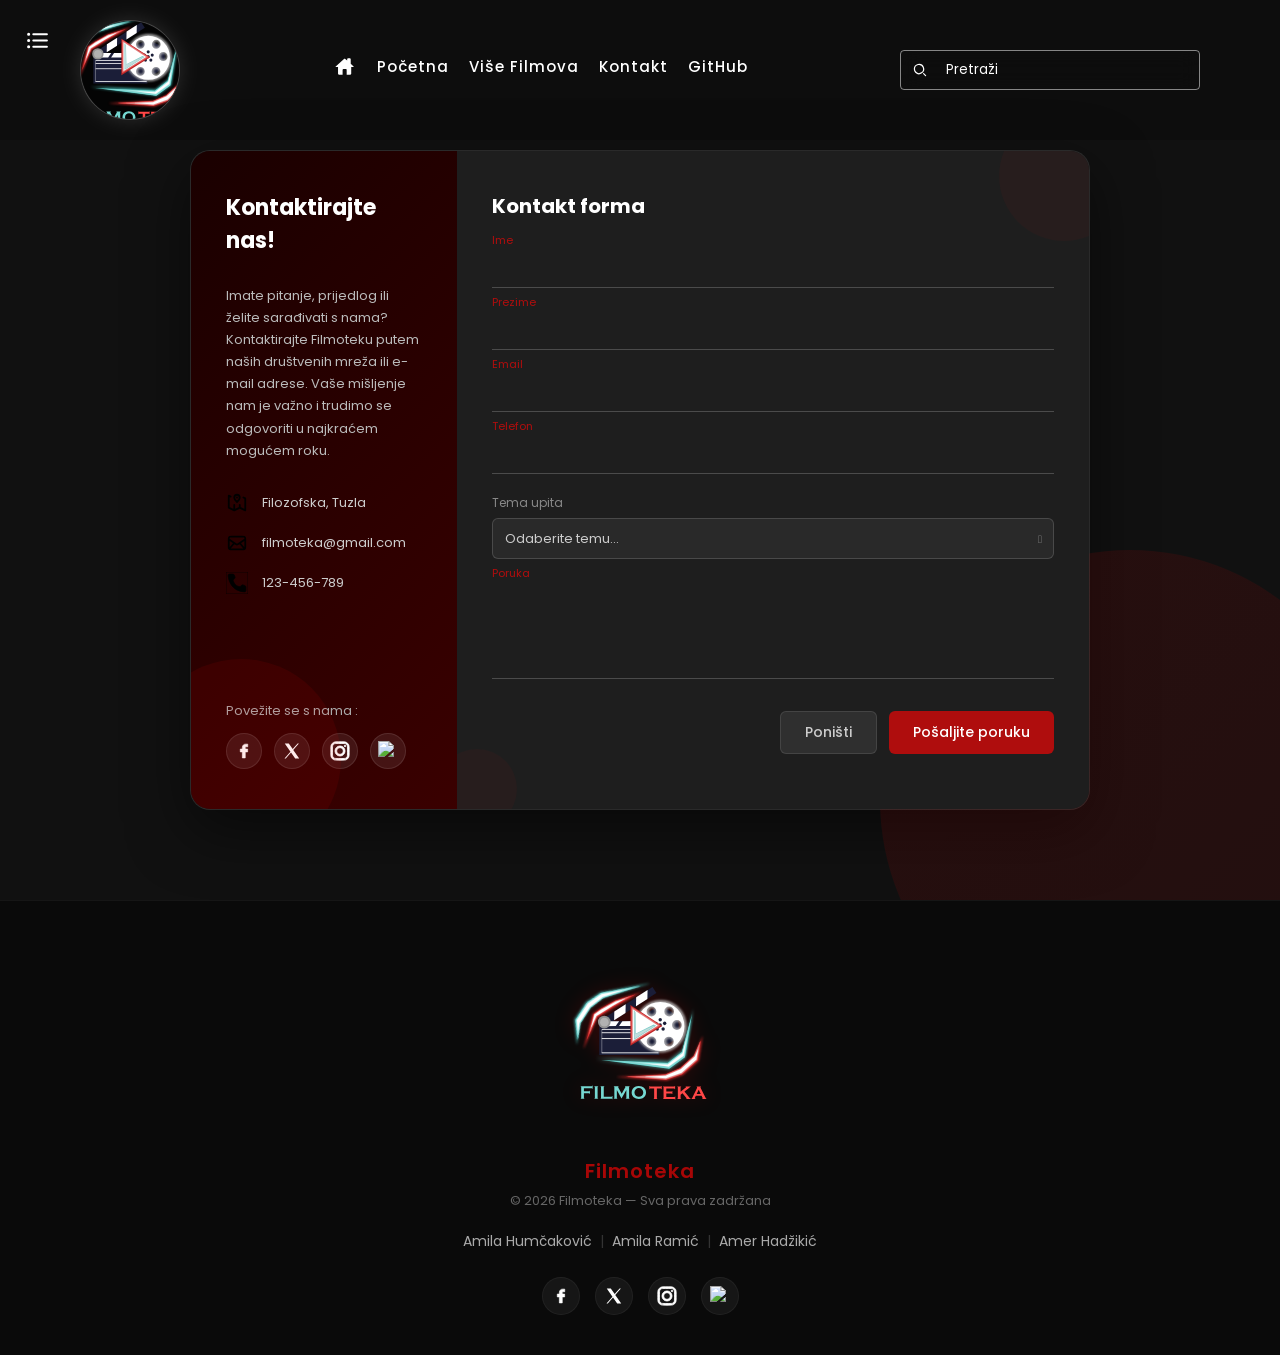
==== Završni projekat - Grupa10 (TPTP 2026)/kontakt.html @ c30377b8 "Dodan je js kod za validaciju korisnikovog unosa na kontakt.html stranici, te su dodane još 4 vektor" ====
<!DOCTYPE html>
<html lang="bs">
<head>
    <meta charset="UTF-8">
    <meta name="viewport" content="width=device-width, initial-scale=1.0">

     
    <link rel="stylesheet" href="./tptpstil.css" />
    

    <title>Filmoteka</title>
    <link rel="icon" type="image/png" sizes="128x128" href="./Fotografije za projekat/Vektorske fotografije/filmotekaSaTekstom.svg">
</head>
<body>

    <header>
        <a href="index.html" class="logo"><img src="./Fotografije za projekat/Vektorske fotografije/filmotekaSaTekstom.svg" height="40" width="40" alt="Filmoteka Logo">
        </a>

        <ul class="nav">
            <li>
                <a href="index.html"><img src="./Fotografije za projekat/Vektorske fotografije/BijeliSVG/KućaBijela.svg" height="25" width="25" alt="Filmoteka Logo"></a>
            </li>

            <li><a href="index.html">Početna</a></li>
            <li><a href="sadrzaj.html">Više Filmova</a></li>
            <li><a href="kontakt.html">Kontakt</a></li>
            <li><a href="https://github.com/amila-humcakovic/Grupa10-TPTP-2026" target="_blank">GitHub</a></li>
        </ul>
     <div class="search">
            <input type="text" placeholder="Pretraži" />
            <img src="./Fotografije za projekat/Vektorske fotografije/BijeliSVG/PretragaBijela.svg" height="30" width="30" alt="Search Icon">
        </div>

     <div class="side-menu" id="sideMenu">

            <a href="index.html"><img src="./Fotografije za projekat/Vektorske fotografije/BijeliSVG/KućaBijela.svg" height="25" width="25" alt="Početna"> Početna</a>
            <a href="index.html">Popularno</a>
            <a href="sadrzaj.html">Filmoteka</a>
            <a href="index.html">Otkrij novo</a>
            

     </div>

<div class="menu-toggle" id="menuToggle">
    <img src="./Fotografije za projekat/Vektorske fotografije/BijeliSVG/ListaBijela.svg" height="25" width="25" alt="Menu Icon">
</div>

     </header>

      <div class="container">
      <span class="big-circle"></span>
      <img src="./Fotografije za projekat/Kontakt/shape.png" class="square" alt="" />
      <div class="form">
        <div class="contact-info">
          <h3 class="title">Kontaktirajte nas!</h3>
          <p class="text">
            Imate pitanje, prijedlog ili želite sarađivati s nama?
            Kontaktirajte Filmoteku putem naših društvenih mreža ili e-mail adrese. 
            Vaše mišljenje nam je važno i trudimo se odgovoriti u najkraćem mogućem roku.
          </p>

          <div class="info">
            <div class="information">
              <img src="./Fotografije za projekat/Vektorske fotografije/BijeliSVG/MapaBijela.svg" class="icon" alt="" />
              <p>Filozofska, Tuzla</p>
            </div>
            <div class="information">
              <img src="./Fotografije za projekat/Vektorske fotografije/BijeliSVG/PostaBijela.svg" class="icon" alt="" />
              <p>filmoteka@gmail.com</p>
            </div>
            <div class="information">
              <img src="./Fotografije za projekat/Vektorske fotografije/BijeliSVG/TelefonBijeli.svg" class="icon" alt="" />
              <p>123-456-789</p>
            </div>
          </div>

          <div class="social-media">
            <p>Povežite se s nama :</p>
            <div class="social-icons">
              <a href="https://www.facebook.com/netflix" target="_blank">
                <img src="./Fotografije za projekat/Vektorske fotografije/BijeliSVG/FacebookBijeli.svg" height="20" width="20" alt="Facebook logo">
              </a>
              <a href="https://x.com/netflix" target="_blank">
                <img src="./Fotografije za projekat/Vektorske fotografije/BijeliSVG/X(Twitter)Bijeli.svg" height="20" width="20" alt="X logo">
              </a>
              <a href="https://www.instagram.com/netflix" target="_blank">
                <img src="./Fotografije za projekat/Vektorske fotografije/BijeliSVG/InstagramBijeli.svg" height="20" width="20" alt="Instagram logo">
              </a>
              <a href="https://www.youtube.com/user/Netflix" target="_blank">
                <img src="./Fotografije za projekat/Vektorske fotografije/BijeliSVG/YouTubeBijeli.svg" height="20" width="20" alt="YouTube logo">
              </a>
            </div>
          </div>
        </div>

        <div class="contact-form">
          <span class="circle one"></span>
          <span class="circle two"></span>

          <form action="#" autocomplete="off">
            <h3 class="title">Kontakt forma</h3>
            <div class="input-container">
              <input type="text" name="name" class="input" id="ime" />
              <label for="">Ime</label>
              <span class="err-msg" id="imeErr">Unesite vaše ime.</span>
            </div>
            <div class="input-container">
              <input type="text" name="surname" class="input" id="prezime" />
              <label for="">Prezime</label>
              <span class="err-msg" id="prezimeErr">Unesite vaše prezime.</span>
            </div>
            <div class="input-container">
              <input type="email" name="email" class="input" id="email" />
              <label for="">Email</label>
              <span class="err-msg" id="emailErr">Unesite vašu e-mail adresu.</span>
            </div>
            <div class="input-container">
              <input type="tel" name="phone" class="input" id="telefon" />
              <label for="">Telefon</label>
              <span class="err-msg" id="phoneErr">Unesite vaš broj telefona.</span>
            </div>
             <div class="field">
        <label for="tema">Tema upita</label>
        <div class="select-wrap">
          <select id="tema" name="tema">
            <option value="" disabled selected>Odaberite temu...</option>
            <option value="opci">Opći upit</option>
            <option value="podrska">Tehnička podrška</option>
            <option value="reklamacija">Reklamacija</option>
            <option value="saradnja">Poslovna saradnja</option>
            <option value="ponuda">Zahtjev za ponudu</option>
            <option value="ostalo">Ostalo</option>
          </select>
        </div>
        <span class="err-msg" id="temaErr">Molimo odaberite temu upita.</span>
      </div>
            <div class="input-container textarea">
              <textarea name="message" class="input" id="poruka" ></textarea>
              <label for="">Poruka</label>
              <span class="err-msg" id="porukaErr">Poruka mora imati najmanje 10 znakova.</span>
            </div>
             <div class="buttons">
        <button type="button" id="btnReset">Poništi</button>
        <button type="submit" id="btnSubmit">Pošaljite poruku</button>
      </div>
          </form>
         
          <div id="successMsg"></div>

        </div>
      </div>
    </div>






      
      <script src="./tptpskripte.js"></script>

<footer class="footer">

    <div class="footer-content">

        <img 
            src="./Fotografije za projekat/Vektorske fotografije/filmotekaSaTekstom.svg" 
            alt="Filmoteka Logo"
            class="footer-logo"
        >

        <h3>Filmoteka</h3>

        <p>
            © 2026 Filmoteka — Sva prava zadržana
        </p>

        <div class="footer-authors">
            <span>Amila Humčaković</span>
            <span>Amila Ramić</span>
            <span>Amer Hadžikić</span>
        </div>

        <div class="footer-socials">

            <a href="https://www.facebook.com/netflix" target="_blank">
                <img src="./Fotografije za projekat/Vektorske fotografije/BijeliSVG/FacebookBijeli.svg" height="20" width="20" alt="Facebook logo">
            </a>

            <a href="https://x.com/netflix" target="_blank">
                <img src="./Fotografije za projekat/Vektorske fotografije/BijeliSVG/X(Twitter)Bijeli.svg" height="20" width="20" alt="X logo">
            </a>

            <a href="https://www.instagram.com/netflix" target="_blank">
                <img src="./Fotografije za projekat/Vektorske fotografije/BijeliSVG/InstagramBijeli.svg" height="20" width="20" alt="Instagram logo">
            </a>

            <a href="https://www.youtube.com/user/Netflix" target="_blank">
                <img src="./Fotografije za projekat/Vektorske fotografije/BijeliSVG/YouTubeBijeli.svg" height="20" width="20" alt="YouTube logo">
            </a>

        </div>

    </div>

</footer>


</body>
</html>
---- Završni projekat - Grupa10 (TPTP 2026)/tptpstil.css ----
@import url('https://fonts.googleapis.com/css2?family=Poppins:ital,wght@0,100;0,200;0,300;0,400;0,500;0,600;0,700;0,800;0,900;1,100;1,200;1,300;1,400;1,500;1,600;1,700;1,800;1,900&display=swap');
*{
    margin: 0;
    padding: 0;
    box-sizing: border-box;
    font-family: 'Poppins', sans-serif;
}

:root{
    --primary-color: #ff0404a4;
}

body{
   background-color: #111; 
    font-family:'Poppins', sans-serif;
    overflow-x: hidden;
    overflow-y: auto;
    
}

header{
    position: fixed;
    top: 0;
    left: 0;
    margin: 0;
    width: 100%;
    display: flex;
    justify-content: space-between;
    align-items: center;
    padding: 20px 80px;
    z-index: 1000;
    transition: 0.5s;
    background-color: rgba(0, 0, 0, 0.2);
}

.logo{
    display: inline-flex;
    align-items: center;
    justify-content: center;
    width: 100px;
    aspect-ratio: 1 / 1;
    padding: 12px;
    background: rgba(255, 255, 255, 0.08);
    border: 1px solid rgba(255, 255, 255, 0.18);
    border-radius: 50%;
    box-shadow: 0 0 20px rgba(255, 255, 255, 0.12);
    overflow: hidden;
}

.logo img{
    width: 140px !important;
    height: 180px;
    display: block;
    object-fit: contain;
    border-radius: 50%;
    border: 1px solid rgba(255, 255, 255, 0.15);
    background: rgba(0, 0, 0, 0.85);
}

.logo:hover{
    box-shadow: 0 0 30px var(--primary-color);
}

.nav{
    display: flex;
    
}


.nav li{
    list-style: none;
    margin: 0 10px;

}


.nav li a{
    text-decoration: none;
    color: white;
    letter-spacing: 1px;
    font-size: 15px;
    font-weight: 500;
    transition: 0.3s ease;
    cursor: pointer;

}

.nav li a:hover{
    color: var(--primary-color);
}

.search{
    position: relative;
    width: 300px;
    height: 40px;
}

.search input{
    position: absolute;
    left: 0;
    top: 0;
    width: 100%;
    height: 100%;
    background: transparent;
    color: white;
    border: 1px solid rgba(255, 255, 255, 0.5);
    outline: none;
    border-radius: 4px;
    padding: 0 10px 0 45px !important;
    backdrop-filter: blur(10px);

}

.search input:hover{
    border-color: var(--primary-color);
    box-shadow: 0 0 25px rgba(255,0,0,0.6);
    transform: scale(1.02);
    transition: 0.3s ease;
}

.search input:focus{
    border-color: var(--primary-color);
    box-shadow: 0 0 20px var(--primary-color);
    outline: none;
}

.search input::placeholder{
    color: white;

}

.search img{
    position: absolute;
    left: 10px;
    top: 50%;
    transform: translateY(-50%);
    color: white;
    padding-right: 10px;
}

.banner{
    position: relative;
    width: 100%;
    min-height: 100vh;
    padding: 0 100px;
    display: flex;
    justify-content: space-between;
    align-items: center;
    background: url('../slike/st54k.jpg') no-repeat;
    background-size: cover;
    background-position: center;
    overflow: hidden;
    transition: 0.5s;
    padding-top: 100px;
    margin-bottom: 0;
    padding-bottom: 0;
}

.banner::before{
    position: absolute;
    content: '';
    top: 0;
    left: 0;
    right: 0;
    bottom: 0;
    width: 100%;
    height: 100%;
    background: rgba(0, 0, 0, 0.5);

}



 
.content{
    position: relative;
    max-width: 550px;
    display: none;
    visibility: hidden;
    transform: scale(0);
    transition: 0.5s;
    
}

.content.active{
    display: block;
    visibility: visible;
    transform: scale(1);
    transition: 0.5s;
    
}

.movie-title{
    max-width: 600px;
}

.banner .content h4{
    color: rgba(255, 255, 255, 0.5);
    font-size: 30px;
    font-weight: 400;
    display: flex;
    align-items: center;
    flex-wrap: nowrap;
    gap: 5px;
}

.banner .content span{
    padding: 0 10px;
    border-right: 1px solid rgba(255, 255, 255, 0.5);
    white-space: nowrap;
}

.banner .content span:first-child{
    padding-left: 0;
}

.banner .content span:last-child{
    border-right: none;
}

.banner .content h4 span i{
    background: var(--primary-color);
    color: white;
    padding: 0 8px;
    display: inline-block;
    border-radius: 2px;

}

.banner .content p{
    color:white;
    margin: 10px 0 20px;
    font-size: 1em;
    font-weight: 300;
    line-height: 1.5em;

}

aside{
    margin-top: 10px;
    width: 100%;
    background: transparent;
    color: white;
    font-size: 16px;
    font-weight: 500;
    text-decoration: none;
    letter-spacing: 1px;
    text-transform: uppercase;
    transition: 0.3s;
    display: inline-flex;
    align-items: center;
    gap: 8px;
}

.banner .content aside:hover{
    color:  rgba(255,0,0,0.6);
}

.banner .content .button{
    position: relative;
}

.banner .content .button a{
    position: relative;
    display: inline-block;
    margin-right: 10px;
    background: rgba(0, 0, 0, 0.5);
    color: white;
    padding: 6px 20px;
    text-decoration: none;
    font-weight: 500;
    letter-spacing: 2px;
    text-transform: uppercase;
    transition: 0.5s;
    cursor: pointer;
}

.banner .content .button a:nth-child(1){
    background: rgba(0, 0, 0, 0.5);
    border: 1px solid rgba(255, 255, 255, 0.2);
}

.banner .content .button a:hover:nth-child(1){
    background: var(--primary-color);
}

.banner .content .button a:nth-child(2){
    background: rgba(0, 0, 0, 0.5);
    border: 1px solid rgba(255, 255, 255, 0.2);
}

.banner .content .button a:hover:nth-child(2){
    background: var(--primary-color);
}

.banner .carousel-box{
    position: relative;
    width: 790px;
    min-width: unset;
    display: flex;
    justify-content: center;
    align-items: center;
    background: rgba(0, 0, 0, 0.2);
    box-shadow: 20px 20px 50px rgba(0, 0, 0, 0.5);
    border: 1px solid rgba(255, 255, 255, 0.1);
    backdrop-filter: blur(20px);
    border-radius: 10px;
    padding:10px;
    overflow: hidden;
}

.play{
    display: inline-flex;
    align-items: center;
    gap: 8px;
    padding: 10px 20px;
    font-size: 14px;
    font-weight: 500;
    text-decoration: none;
    letter-spacing: 1px;
    text-transform: uppercase;
    border-radius: 4px;
    cursor: pointer;
    background: rgba(0,0,0,0.5);
    border: 1px solid rgba(255,255,255,0.2);
    color: white;
    transition: 0.3s;
}

.play:hover{
    color: var(--primary-color);
}

.more{
    display: inline-flex;
    align-items: center;
    gap: 8px;
    padding: 6px 20px;
    font-size: 14px;
    font-weight: 500;
    text-decoration: none;
    letter-spacing: 1px;
    text-transform: uppercase;
    border-radius: 4px;
    cursor: pointer;
    background: rgba(0,0,0,0.5);
    border: 1px solid rgba(255,255,255,0.2);
    color: white;
    transition: 0.3s;
}

.more img{
    vertical-align: middle;
    margin-bottom: 2px;
}

.play-trailer{
    position: absolute;
    bottom: 50px;
    left: 100px;
    display: inline-flex;
    align-items: center;
    gap: 8px;
    background: transparent;
    color: white;
    padding: 6px 20px;
    font-size: 14px;
    font-weight: 500;
    text-decoration: none;
    letter-spacing: 1px;
    text-transform: uppercase;
    border-radius: 4px;
    cursor: pointer;
    transition: 0.3s;
}


.play-trailer:hover{
    color: var(--primary-color);
}

.movie-card {
    width: 230px;
    height: 330px;
    border-radius: 10px;
    overflow: hidden;
    transition: 0.3s ease;
    cursor: pointer;
    flex-shrink: 0;
}

.movie-card img {
    width: 100%;  
    height: 100%; 
    object-fit: cover; 
}

.movie-card:hover {
    transform: scale(1.08);
    box-shadow: 0 0 20px var(--primary-color);
}

.movie-slider {
    position: relative;
    display: flex;
    gap: 20px;    
    overflow-x: auto; 
    padding: 20px;
    width: 100%;
    scroll-behavior: smooth;
    overflow:hidden;
}

.movie-slider::-webkit-scrollbar {
    display: none; 
}

.movie-card.active{
    transform: scale(1.1);
    box-shadow: 0 0 25px rgba(255,0,0,0.7);
}

.slider-wrapper {
    position: relative;
    width: 100%;
    display: flex;
    align-items: center;
    overflow: hidden;
}

.slide-btn{
    position:absolute;
    top: 50%;
    transform: translateY(-50%);
    width: 50px;
    height: 50px;
    border: none;
    color: white;
    background: rgba(0, 0, 0, 0.5);
    cursor: pointer;
    transition: 0.3s ease, background 0.3s ease;
    z-index: 10;
    border-radius: 50%;
}

.slide-btn:hover{
    background: var(--primary-color);
    transform: translateY(-50%) scale(1.1);
}

.left{
    left: 10px;
}

.right{
    right: 10px;
}

.slide-btn img{
    width: 40px;
    height: 40px;
    border: none;
    transition: 0.3S ease;
    vertical-align: middle; 
}

.sci{
    position: absolute;
    bottom: 50px;
    right: 100px;
    display: inline-flex;
    justify-content: center;
    align-items: center;
    gap: 25px;
}

.sci a{
    color: white;
    font-size: 25px;
    text-decoration: none;
    text-transform: uppercase;
    transition: 0.3s;
    font-weight: 500;
    letter-spacing: 1px;
    transition: 0.3s;
    cursor: pointer;

}

.side-menu{
    position: fixed;
    top: 0;
    left: -250px;
    width: 250px;
    height: 100vh;
    background: rgba(0,0,0,0.95);
    backdrop-filter: blur(10px);
    padding: 80px 20px;
    display: flex;
    flex-direction: column;
    gap: 20px;
    transition: 0.4s ease;
    z-index: 999;
}

.side-menu.otvoren{
    left: 0;
}

.side-menu a{
    color: white;
    text-decoration: none;
    font-size: 16px;
    transition: 0.3s;
}

.side-menu a:hover{
    color: var(--primary-color);
    transform: translateX(5px);
}

.menu-toggle{
    position: fixed;
    top: 25px;
    left: 25px;
    font-size: 26px;
    color: white;
    cursor: pointer;
    z-index: 1000;
    transition: 0.3s;
}

.menu-toggle:hover{
    color: var(--primary-color);
}

.sci a:hover{
    color: var(--primary-color);
}

.DodatanPopupFilma {
    display:none;
    position: fixed;
    top: 0;
    left: 0;
    width: 100%;
    height: 100%;
    background: rgba(0, 0, 0, 0.75);
    backdrop-filter: blur(8px);
    display: flex;
    justify-content: center;
    align-items: center;
    z-index: 9999;
}

.DodatanPopupFilma.active {
    display: flex;
}

.PopupSadrzaj {
    background: #181818;
    border: 1px solid rgba(255, 255, 255, 0.1);
    border-radius: 16px;
    padding: 30px;
    max-width: 500px;
    width: 90%;
    position: relative;
    box-shadow: 0 20px 40px rgba(0, 0, 0, 0.6);
    color: white;
    display: flex;
    flex-direction: column;
    gap: 15px;
}
.PopupPodaci {
    font-size: 14px;
    color: #aaa;
    line-height: 1.6;
}

.PopupPodaci h2 {
    font-size: 22px;
    font-weight: 600;
    color: #fff;
    margin-bottom: 5px;
}

.PopupPodaci span {
    display: inline-block;
    background: rgba(255, 255, 255, 0.07);
    padding: 3px 10px;
    border-radius: 4px;
    margin-right: 6px;
    font-size: 13px;
}




/*Sadrzaj.html*/

.movies-grid {
    display: grid;
    grid-template-columns: repeat(auto-fill, minmax(200px, 1fr));
    gap: 30px;
    padding: 40px 100px;
    padding-top: 20px;
}

.film-card {
    position: relative;
    background: #1a1a1a;
    border-radius: 10px;
    overflow: hidden;
    box-shadow: 0 10px 20px rgba(0,0,0,0.3);
    transition: transform 0.3s ease, box-shadow 0.3s ease;
    cursor: pointer;
    display: flex;
    flex-direction: column;
}

.film-card img {
    width: 100%;
    height: 300px;
    object-fit: cover; 
    display: block;
    transition: transform 0.5s ease;
}


.film-card:hover {
    transform: translateY(-5px) scale(1.02);
    box-shadow: 0 10px 50px rgba(255, 0, 0, 0.4);
}



.film-card-overlay {
    position: absolute;
    top: 0; left: 0; width: 100%; height: 300px;
    background: rgba(0, 0, 0, 0.7);
    display: flex;
    justify-content: center;
    align-items: center;
    opacity: 0;
    transition: opacity 0.3s ease;
    z-index: 2;
}

.film-card:hover .film-card-overlay {
    opacity: 1;
}

.film-card-overlay span {
    background: var(--primary-color);
    color: white;
    padding: 8px 16px;
    border-radius: 4px;
    font-size: 14px;
    font-weight: 500;
}

.film-card-info {
    padding: 15px;
    background: #202020;
}

.film-card-info h3 {
    font-size: 16px;
    font-weight: 600;
    margin-bottom: 8px;
    white-space: nowrap;
    overflow: hidden;
    text-overflow: ellipsis; 
    color: #f8f8f8;
}

.film-card-meta {
    display: flex;
    justify-content: space-between;
    font-size: 12px;
    color: #a1a1a1;
    margin-bottom: 8px;
}

.film-card-meta .rating {
    color: #f39c12; 
    font-weight: 600;
}

.film-card-genre {
    display: inline-block;
    font-size: 11px;
    background: rgba(255,255,255,0.1);
    padding: 3px 8px;
    border-radius: 3px;
    color: #a1a1a1;
}

.pozadina-preko-ekrana-popup {
    position: fixed;
    top: 0;
    left: 0;
    width: 100%;
    height: 100%;
    background: rgba(0, 0, 0, 0.80);
    backdrop-filter: blur(8px);
    display: none;
    justify-content: center;
    align-items: center;
    z-index: 9999;
}

.pozadina-preko-ekrana-popup.aktivno {
    display: flex;
}

#popup-sadrzajweb-pravokutnik {
    background: #181818;
    border: 1px solid rgba(255, 255, 255, 0.12);
    border-radius: 16px;
    padding: 35px;
    max-width: 520px;
    width: 90%;
    position: relative;
    box-shadow: 0 20px 50px rgba(0, 0, 0, 0.7);
    color: white;
    display: flex;
    flex-direction: column;
    gap: 12px;
}

#popup-sadrzajweb-pravokutnik h3 {
    font-size: 22px;
    font-weight: 700;
    color: #fff;
    margin-bottom: 4px;
}

#popup-sadrzajweb-pravokutnik .film-card-meta {
    font-size: 13px;
    color: #aaa;
    display: flex;
    gap: 12px;
    flex-wrap: wrap;
}

#popup-sadrzajweb-pravokutnik .film-card-genre {
    display: inline-block;
    font-size: 12px;
    background: rgba(255, 255, 255, 0.08);
    padding: 4px 10px;
    border-radius: 4px;
    color: #bbb;
    border: 1px solid rgba(255,255,255,0.1);
}

#popup-sadrzajweb-pravokutnik [data-sinopsis] {
    font-size: 14px;
    color: #ccc;
    line-height: 1.7;
    border-top: 1px solid rgba(255,255,255,0.07);
    padding-top: 12px;
}

#popup-sadrzajweb-pravokutnik .popup-close {
    position: absolute;
    top: 15px;
    right: 18px;
    background: transparent;
    border: none;
    color: #888;
    font-size: 22px;
    cursor: pointer;
    transition: color 0.3s;
    line-height: 1;
}

#popup-sadrzajweb-pravokutnik .popup-close:hover {
    color: var(--primary-color);
}

.filter-bar {
    display: flex;
    justify-content: center;
    align-items: center;
    flex-wrap: wrap;
    gap: 12px;
    padding: 140px 40px 30px; 
    background: linear-gradient(to bottom, rgba(0,0,0,0.9), transparent);
}

.filter-btn {
    background: rgba(255, 255, 255, 0.08);
    color: #fff;
    border: 1px solid rgba(255, 255, 255, 0.1);
    padding: 8px 18px;
    font-size: 14px;
    font-weight: 500;
    border-radius: 20px;
    cursor: pointer;
    transition: all 0.3s ease;
}

.filter-btn:hover {
    background: var(--primary-color);
    border-color: var(--primary-color);
    box-shadow: 0 0 15px rgba(255, 0, 0, 0.4);
}
 
.filter-btn.active {
    background: var(--primary-color); 
    border-color: var(--primary-color);
    box-shadow: 0 0 15px rgba(255, 0, 0, 0.4);
}

.section-wrap {
    padding: 6px 100px 40px;
}

.section-heading {
    font-size: 24px;
    font-weight: 600;
    margin-bottom: 20px;
    display: flex;
    align-items: center;
    gap: 10px;
    border-left: 4px solid var(--primary-color);
    padding-left: 15px;
    color: #f8f8f8;
}

.film-table {
    width: 100%;
    border-collapse: collapse;
    background: rgba(21, 21, 21, 0.6);
    backdrop-filter: blur(20px); 
    border: 1px solid rgba(255,255,255,0.1);
    border-radius: 8px;
    overflow: hidden;
    margin-bottom: 20px;
    color:#a1a1a1;
}

.film-table th, 
.film-table td {
    padding: 12px 20px;
    text-align: left;
    border-bottom: 1px solid rgba(255, 255, 255, 0.05);
}

.film-table th {
    background: rgba(0, 0, 0, 0.4);
    font-weight: 600;
    text-transform: uppercase;
    font-size: 13px;
    letter-spacing: 1px;
    color: #ccc;
}

.film-table tr:hover {
    background: rgba(255, 255, 255, 0.02); 
}

.imdb-rating {
    color: #f39c12;
    font-weight: 600;
}


.back-to-top {
    display: inline-flex;
    align-items: center;
    gap: 8px;
    color: #aaa;
    text-decoration: none;
    font-size: 14px;
    transition: color 0.3s;
}

.back-to-top:hover {
    color: var(--primary-color);
}


.gallery-grid {
    display: grid;
    grid-template-columns: repeat(auto-fill, minmax(300px, 1fr));
    gap: 20px;
}

.gallery-grid img {
    width: 100%;
    height: 200px;
    object-fit: cover;
    border-radius: 6px;
    border: 1px solid rgba(255,255,255,0.1);
    transition: all 0.4s cubic-bezier(0.165, 0.84, 0.44, 1);
    cursor: pointer;
    pointer-events: all;
}

.gallery-grid img:hover {
    transform: scale(1.03);
    border-color: var(--primary-color);
    box-shadow: 0 10px 25px rgba(255,0,0,0.3);
}

.imagemap-wrap {
    position: relative;
    max-width: 600px; 
    margin: 20px auto;
    border-radius: 12px;
    overflow: hidden;
    box-shadow: 0 10px 30px rgba(0, 0, 0, 0.5);
    border: 1px solid rgba(255, 255, 255, 0.1);
}

.imagemap-wrap img {
    width: 100%;
    display: block;
    height: auto;
}


#sec-mapa p {
    text-align: center;
    color: #bbb;
    font-size: 15px;
    margin-bottom: 15px;
}

#sec-mapa p i {
    color: var(--primary-color);
    margin-right: 5px;
}

#galerija-pozadina {
    position: fixed;
    top: 0;
    left: 0;
    width: 100%;
    height: 100%;
    background: rgba(0, 0, 0, 0.92);
    backdrop-filter: blur(12px);
    display: none;
    justify-content: center;
    align-items: center;
    z-index: 9999;
    cursor: pointer;
}

#galerija-pozadina.aktivno {
    display: flex;
}

#galerija-pozadina img {
    max-width: 90vw;
    max-height: 85vh;
    object-fit: contain;
    border-radius: 10px;
    box-shadow: 0 20px 60px rgba(0, 0, 0, 0.8);
    border: 1px solid rgba(255, 255, 255, 0.1);
    cursor: default;
}

.kino-wrapper {
    position: absolute;
    top: 0;
    left: 0;
    width: 100%;
    height: 100%;
    pointer-events: none; 
}

.kino-tooltip {
    position: absolute;
    background: rgba(20, 20, 20, 0.85);
    backdrop-filter: blur(10px);
    border: 1px solid rgba(255, 255, 255, 0.15);
    padding: 12px 16px;
    border-radius: 8px;
    color: #fff;
    font-size: 13px;
    z-index: 100;
    display: none; 
    pointer-events: none;
    box-shadow: 0 5px 15px rgba(0, 0, 0, 0.4);
    max-width: 220px;
}

.kino-tooltip-title {
    font-weight: 600;
    font-size: 15px;
    color: #fff;
    margin-bottom: 4px;
}

.kino-tooltip-desc {
    color: #ccc;
    line-height: 1.4;
    margin-bottom: 6px;
}

.kino-tooltip-warn {
    font-size: 11px;
    color: var(--primary-color);
    display: flex;
    align-items: center;
    gap: 4px;
}

.kino-modal-backdrop {
    position: fixed;
    top: 0; left: 0; width: 100%; height: 100%;
    background: rgba(0, 0, 0, 0.75);
    backdrop-filter: blur(8px);
    display: none; 
    justify-content: center;
    align-items: center;
    z-index: 999;
    opacity: 0;
    transition: opacity 0.3s ease;
}


.kino-modal-backdrop.show {
    display: flex;
    opacity: 1;
}

.kino-modal-box {
    background: #181818;
    border: 1px solid rgba(255, 255, 255, 0.1);
    padding: 30px;
    border-radius: 16px;
    max-width: 450px;
    width: 90%;
    text-align: center;
    box-shadow: 0 20px 40px rgba(0,0,0,0.6);
    transform: translateY(-20px);
    transition: transform 0.3s ease;
}

.kino-modal-backdrop.show .kino-modal-box {
    transform: translateY(0);
}

.km-emoji {
    font-size: 45px;
    display: block;
    margin-bottom: 15px;
}

.kino-modal-box h3 {
    font-size: 22px;
    font-weight: 600;
    margin-bottom: 12px;
    color: #fff;
}

.kino-modal-box p {
    color: #aaa;
    font-size: 14px;
    line-height: 1.5;
    margin-bottom: 20px;
}

.kino-modal-warn {
    font-size: 12px;
    color: #f39c12;
    background: rgba(243, 156, 18, 0.1);
    padding: 8px 12px;
    border-radius: 6px;
    display: inline-flex;
    align-items: center;
    gap: 8px;
    margin-bottom: 25px;
}


.kino-modal-btns {
    display: flex;
    justify-content: center;
    gap: 15px;
}


.kino-btn {
    padding: 10px 20px;
    border-radius: 8px;
    font-size: 14px;
    font-weight: 500;
    cursor: pointer;
    border: none;
    transition: all 0.2s ease;
}

.kino-btn-cancel {
    background: rgba(255, 255, 255, 0.1);
    color: #fff;
}

.kino-btn-cancel:hover {
    background: rgba(255, 255, 255, 0.18);
}

.kino-btn-go {
    background: var(--primary-color);
    color: white;
    display: inline-flex;
    align-items: center;
    gap: 8px;
}

.kino-btn-go:hover {
    background: #b30000; 
    box-shadow: 0 0 15px rgba(255, 0, 0, 0.4);
}

.kino-modal-url {
    display: inline-block;
    color: #aaa;
    font-size: 12px;
    text-decoration: none;
    margin-bottom: 15px;
    word-break: break-all;
}

.kino-modal-url:hover {
    color: var(--primary-color);
}

.kino-zone {
    position: absolute;
    cursor: pointer;
    pointer-events: all;
}

.zone-popcorn {
    top: 3%;
    left: 10%;
    width: 32%;
    height: 94%;
}

.zone-cola {
    top: 10%;
    left: 43%;
    width: 20%;
    height: 67%;
}

.zone-karte {
    top: 78%;
    left: 50%;
    width: 15%;
    height: 15%;
}

.nested-list {
    list-style: none;
    padding: 0;
    margin: 20px 0;
}

.nested-list > li {
    background: rgba(255, 255, 255, 0.02);
    border: 1px solid rgba(255, 255, 255, 0.05);
    margin-bottom: 12px;
    border-radius: 8px;
    overflow: hidden;
    transition: background 0.3s;
}

.nested-list > li:hover {
    background: rgba(255, 255, 255, 0.04);
}

.nested-list > li > span {
    display: block;
    padding: 12px 20px;
    font-size: 16px;
    font-weight: 600;
    color: #fff;
    border-left: 3px solid var(--primary-color);
    background: rgba(255, 255, 255, 0.01);
}

.nested-list ul {
    list-style: none;
    padding-left: 30px;
    padding-bottom: 10px;
}

.nested-list ul li {
    font-weight: 500;
    color: #ccc;
    position: relative;
    padding: 6px 0 6px 15px;
}

.nested-list ul li::before {
    content: "•";
    color: var(--primary-color);
    position: absolute;
    left: 0;
    font-size: 16px;
    top: 2px;
}

.nested-list ul ul {
    padding-left: 20px;
    padding-bottom: 0;
}

.nested-list ul ul li {
    font-weight: 400;
    color: #888;
    font-size: 14px;
    padding: 4px 0;
}

.nested-list ul ul li::before {
    content: "—";
    color: #444;
}

.footer {
    background: #0a0a0a;
    border-top: 1px solid rgba(255, 255, 255, 0.05);
    padding: 40px 20px;
    text-align: center;
    margin-top: 0;
}

.footer-content {
    max-width: 600px;
    margin: 0 auto;
}

.footer-logo {
    width: 140px;
    height: auto;
    margin-bottom: 10px;
    filter: drop-shadow(0 0 10px rgba(255, 0, 0, 0.2));
}

.footer h3 {
    font-size: 20px;
    font-weight: 600;
    letter-spacing: 1px;
    margin-bottom: 5px;
    color: var(--primary-color);
}

.footer p {
    font-size: 13px;
    color: #666;
    margin-bottom: 20px;
}


.footer-authors {
    display: flex;
    justify-content: center;
    gap: 20px;
    flex-wrap: wrap;
    font-size: 14px;
    color: #aaa;
    margin-bottom: 25px;
}

.footer-authors span {
    position: relative;
}


.footer-authors span:not(:last-child)::after {
    content: "|";
    color: #333;
    position: absolute;
    right: -12px;
}


.footer-socials {
    display: flex;
    justify-content: center;
    gap: 15px;
}

.footer-socials a {
    width: 38px;
    height: 38px;
    background: #161616;
    border: 1px solid rgba(255, 255, 255, 0.05);
    color: #bbb;
    border-radius: 50%;
    display: flex;
    justify-content: center;
    align-items: center;
    text-decoration: none;
    font-size: 14px;
    transition: all 0.3s ease;
}

.footer-socials a:hover {
    background: var(--primary-color);
    color: #fff;
    transform: translateY(-3px);
    box-shadow: 0 5px 15px rgba(255, 0, 0, 0.3);
}

.bookmark-nav {
    position: fixed;
    right: 15px;
    top: 50%;
    transform: translateY(-50%);
    display: flex;
    flex-direction: column;
    gap: 12px;
    z-index: 999;
}

.bookmark-nav a {
    width: 40px;
    height: 40px;
    background: rgba(255, 255, 255, 0.07);
    border: 1px solid rgba(255, 255, 255, 0.1);
    border-radius: 50%;
    display: flex;
    justify-content: center;
    align-items: center;
    color: #ccc;
    text-decoration: none;
    font-size: 15px;
    transition: all 0.3s ease;
}

.bookmark-nav a:hover {
    background: var(--primary-color);
    color: #fff;
    box-shadow: 0 0 12px rgba(255, 0, 0, 0.4);
    transform: scale(1.1);
}

/*Kontakt.html*/

.container {
    position: relative;
    width: 100%;
    min-height: 100vh;
    padding: 120px 80px 60px;
    display: flex;
    justify-content: center;
    align-items: center;
    background-color: #111;
    overflow: hidden;
}

.big-circle {
    position: absolute;
    width: 500px;
    height: 500px;
    border-radius: 50%;
    background: linear-gradient(135deg, var(--primary-color), #800000);
    bottom: -150px;
    right: -100px;
    opacity: 0.15;
}

.square {
    position: absolute;
    top: 50%;
    left: 50%;
    transform: translate(-50%, -50%);
    opacity: 0.03;
    width: 400px;
    pointer-events: none;
}

.form {
    background: #181818;
    border-radius: 20px;
    box-shadow: 0 20px 60px rgba(0, 0, 0, 0.5);
    display: flex;
    width: 100%;
    max-width: 900px;
    overflow: hidden;
    border: 1px solid rgba(255, 255, 255, 0.08);
}

.contact-info {
    background: linear-gradient(135deg, #1a0000, #3a0000);
    padding: 40px 35px;
    width: 40%;
    display: flex;
    flex-direction: column;
    gap: 20px;
    position: relative;
    overflow: hidden;
}

.contact-info::before {
    content: '';
    position: absolute;
    width: 200px;
    height: 200px;
    background: rgba(255, 0, 0, 0.08);
    border-radius: 50%;
    bottom: -50px;
    left: -50px;
}

.contact-info .title {
    font-size: 22px;
    font-weight: 700;
    color: #fff;
    margin-bottom: 8px;
}

.contact-info .text {
    font-size: 13px;
    color: #bbb;
    line-height: 1.7;
}

.info {
    display: flex;
    flex-direction: column;
    gap: 18px;
    margin-top: 10px;
}

.information {
    display: flex;
    align-items: center;
    gap: 14px;
}

.information .icon {
    width: 22px;
    height: 22px;
    filter: invert(1) brightness(0.8);
    flex-shrink: 0;
}

.information p {
    font-size: 13px;
    color: #ccc;
}

.social-media {
    margin-top: auto;
}

.social-media p {
    font-size: 13px;
    color: #aaa;
    margin-bottom: 12px;
}

.social-icons {
    display: flex;
    gap: 12px;
}

.social-icons a {
    width: 36px;
    height: 36px;
    background: rgba(255, 255, 255, 0.08);
    border: 1px solid rgba(255, 255, 255, 0.1);
    border-radius: 50%;
    display: flex;
    justify-content: center;
    align-items: center;
    color: #ccc;
    text-decoration: none;
    font-size: 14px;
    transition: all 0.3s ease;
}

.social-icons a:hover {
    background: var(--primary-color);
    color: #fff;
    transform: translateY(-3px);
    box-shadow: 0 5px 15px rgba(255, 0, 0, 0.3);
}

.contact-form {
    padding: 40px 35px;
    width: 60%;
    position: relative;
    overflow: hidden;
    background: #1e1e1e;
}

.contact-form .title {
    font-size: 20px;
    font-weight: 700;
    color: #fff;
    margin-bottom: 25px;
}

.circle {
    position: absolute;
    border-radius: 50%;
    opacity: 0.06;
}

.circle.one {
    width: 130px;
    height: 130px;
    background: var(--primary-color);
    top: -40px;
    right: -40px;
}

.circle.two {
    width: 80px;
    height: 80px;
    background: var(--primary-color);
    bottom: -20px;
    left: -20px;
}

.input-container {
    position: relative;
    margin-bottom: 20px;
}

.input-container .input {
    width: 100%;
    background: transparent;
    border: none;
    border-bottom: 1px solid rgba(255, 255, 255, 0.2);
    padding: 10px 0;
    color: white;
    font-size: 14px;
    outline: none;
    transition: border-color 0.3s;
    font-family: 'Poppins', sans-serif;
}

.input-container .input:focus {
    border-bottom-color: var(--primary-color);
}

.input-container label {
    position: absolute;
    top: 10px;
    left: 0;
    color: #888;
    font-size: 14px;
    pointer-events: none;
    transition: all 0.3s ease;
}

.input-container .input:focus ~ label,
.input-container .input:not(:placeholder-shown) ~ label,
.input-container .input:valid ~ label {
    top: -14px;
    font-size: 11px;
    color: var(--primary-color);
}

.input-container.textarea .input {
    resize: none;
    height: 100px;
}

.err-msg {
    display: none;
    font-size: 11px;
    color: #ff4444;
    margin-top: 4px;
}

.err-msg.visible {
    display: block;
}

.field {
    margin-bottom: 20px;
}

.field label {
    display: block;
    font-size: 12px;
    color: #888;
    margin-bottom: 6px;
}

.select-wrap {
    position: relative;
}

.select-wrap select {
    width: 100%;
    background: rgba(255, 255, 255, 0.05);
    border: 1px solid rgba(255, 255, 255, 0.15);
    border-radius: 6px;
    color: #ccc;
    padding: 10px 12px;
    font-size: 13px;
    font-family: 'Poppins', sans-serif;
    outline: none;
    cursor: pointer;
    appearance: none;
    transition: border-color 0.3s;
}

.select-wrap select:focus {
    border-color: var(--primary-color);
}

.select-wrap select option {
    background: #1e1e1e;
    color: #ccc;
}

.select-wrap::after {
    content: '\f078';
    font-family: 'Font Awesome 6 Free';
    font-weight: 900;
    position: absolute;
    right: 12px;
    top: 50%;
    transform: translateY(-50%);
    color: #888;
    pointer-events: none;
    font-size: 11px;
}

.buttons {
    display: flex;
    gap: 12px;
    margin-top: 25px;
    justify-content: flex-end;
}

.buttons button {
    padding: 10px 24px;
    border-radius: 6px;
    font-size: 14px;
    font-weight: 500;
    font-family: 'Poppins', sans-serif;
    cursor: pointer;
    border: none;
    transition: all 0.3s ease;
}

#btnReset {
    background: rgba(255, 255, 255, 0.08);
    color: #ccc;
    border: 1px solid rgba(255, 255, 255, 0.1);
}

#btnReset:hover {
    background: rgba(255, 255, 255, 0.15);
    color: #fff;
}

#btnSubmit {
    background: var(--primary-color);
    color: white;
}

#btnSubmit:hover {
    background: #b30000;
    box-shadow: 0 0 15px rgba(255, 0, 0, 0.4);
}

#successMsg {
    margin-top: 15px;
    font-size: 13px;
    color: #4caf50;
    text-align: center;
}

   .contact-form {
        width: 100%;
 }

@media (max-width: 1024px) {
    header {
        padding: 20px 40px;
    }

    .banner {
        flex-direction: column;
        padding: 120px 40px 40px;
        gap: 30px;
    }

    .content {
        max-width: 100%;
    }

    .movie-title {
        width: 100% !important;
        max-width: 100%;
    }

    .banner .carousel-box {
        width: 100%;
        min-width: unset;
    }

    .play-trailer {
        position: static;
        margin-top: 20px;
    }

    .sci {
        position: static;
        justify-content: flex-start;
        padding: 0 40px 40px;
    }

    .section-wrap {
        padding: 6px 40px 40px;
    }

    .movies-grid {
        padding: 20px 40px;
    }
}

@media (max-width: 768px) {
    header {
        padding: 15px 20px;
    }

    .nav {
        display: none;
    }

    .search {
        width: 150px;
    }

    .banner {
        padding: 100px 20px 40px;
    }

    .banner .content h4 {
        font-size: 18px;
        flex-wrap: wrap;
    }

    .movie-slider {
        gap: 10px;
        padding: 10px;
    }

    .movie-card {
        width: 160px;
        height: 240px;
    }

    .filter-bar {
        padding: 90px 20px 20px;
        gap: 8px;
    }

    .filter-btn {
        padding: 6px 12px;
        font-size: 12px;
    }

    .section-wrap {
        padding: 6px 20px 30px;
    }

    .movies-grid {
        padding: 20px;
        grid-template-columns: repeat(auto-fill, minmax(150px, 1fr));
        gap: 15px;
    }

    .film-card img {
        height: 220px;
    }

    .film-card-overlay {
        height: 220px;
    }

    .film-table {
        font-size: 11px;
    }

    .film-table th,
    .film-table td {
        padding: 8px 10px;
    }

    .gallery-grid {
        grid-template-columns: repeat(auto-fill, minmax(200px, 1fr));
    }

    .section-heading {
        font-size: 18px;
    }

    .sci {
        padding: 0 20px 30px;
        gap: 15px;
    }

    .bookmark-nav {
        right: 8px;
    }

    .bookmark-nav a {
        width: 32px;
        height: 32px;
        font-size: 13px;
    }

    #popup-sadrzajweb-pravokutnik {
        padding: 20px;
        max-width: 95%;
    }

    .PopupSadrzaj {
        padding: 20px;
        max-width: 95%;
    }

    .container {
        padding: 100px 20px 40px;
    }

    .form {
        flex-direction: column;
    }

    .contact-info,
    .contact-form {
        width: 100%;
        padding: 25px 20px;
    }
}

@media (max-width: 480px) {
    header {
        padding: 12px 15px;
    }

    .logo {
        width: 70px;
    }

    .search {
        width: 120px;
    }

    .search input {
        font-size: 12px;
    }

    .banner .content h4 {
        font-size: 14px;
    }

    .banner .content p {
        font-size: 13px;
    }

    .movie-card {
        width: 130px;
        height: 200px;
    }

    .movies-grid {
        grid-template-columns: repeat(2, 1fr);
        gap: 10px;
        padding: 15px;
    }

    .film-card img {
        height: 180px;
    }

    .film-card-overlay {
        height: 180px;
    }

    .film-card-info h3 {
        font-size: 13px;
    }

    .filter-bar {
        padding: 80px 10px 15px;
        gap: 6px;
    }

    .filter-btn {
        padding: 5px 10px;
        font-size: 11px;
    }

    .section-wrap {
        padding: 6px 15px 20px;
    }

    .section-heading {
        font-size: 16px;
    }

    .film-table th,
    .film-table td {
        padding: 6px 8px;
        font-size: 10px;
    }

    .gallery-grid {
        grid-template-columns: 1fr 1fr;
    }

    .gallery-grid img {
        height: 150px;
    }

    .footer {
        padding: 30px 15px;
    }

    .footer-authors {
        flex-direction: column;
        gap: 8px;
        align-items: center;
    }

    .footer-authors span:not(:last-child)::after {
        display: none;
    }

    .kino-modal-box {
        padding: 20px 15px;
    }

    .buttons {
        flex-direction: column;
    }

    .buttons button {
        width: 100%;
    }

    .side-menu {
        width: 200px;
    }
}
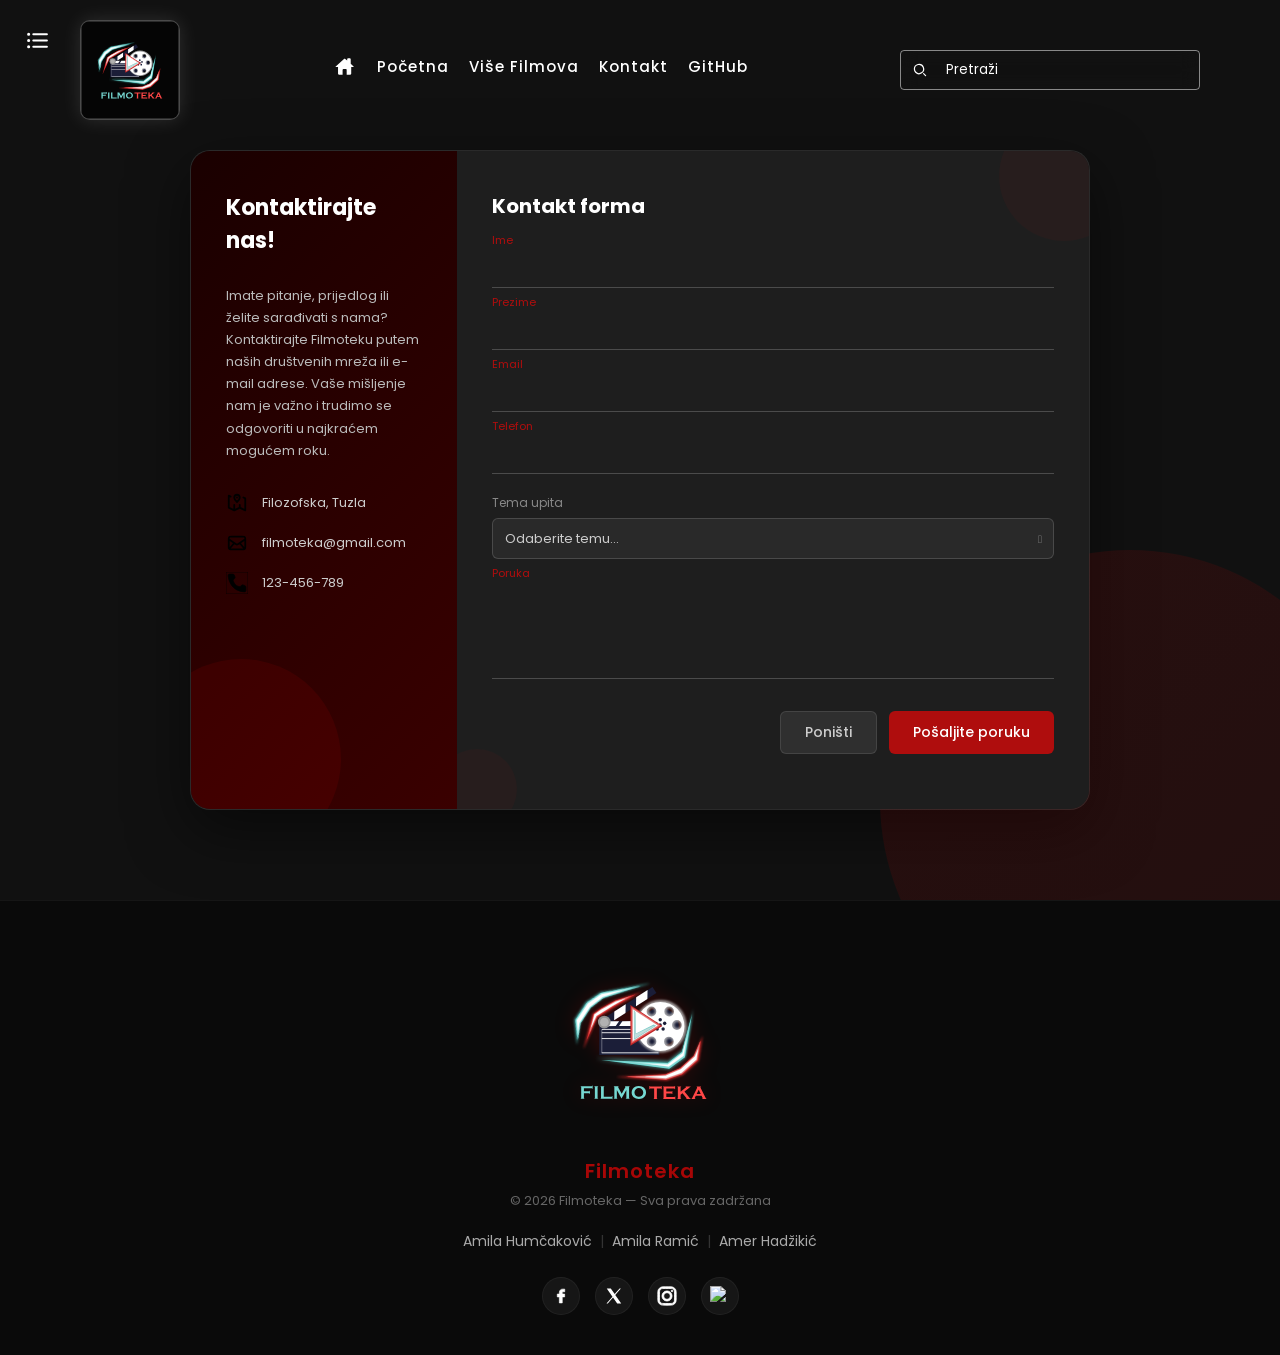
==== commit 4264e530: "Prepravke html koda Pojedine stvari su uklonjene." ====
--- a/Završni projekat - Grupa10 (TPTP 2026)/kontakt.html
+++ b/Završni projekat - Grupa10 (TPTP 2026)/kontakt.html
@@ -34,11 +34,9 @@
 
      <div class="side-menu" id="sideMenu">
 
-            <a href="index.html"><img src="./Fotografije za projekat/Vektorske fotografije/BijeliSVG/KućaBijela.svg" height="25" width="25" alt="Početna"> Početna</a>
-            <a href="index.html">Popularno</a>
-            <a href="sadrzaj.html">Filmoteka</a>
-            <a href="index.html">Otkrij novo</a>
-            
+            <a href="index.html"><img src="./Fotografije za projekat/Vektorske fotografije/BijeliSVG/KućaBijela.svg" alt="Početna" height="25" width="25"> Početna</a>
+            <a href="sadrzaj.html">Više Filmova</a>
+            <a href="kontakt.html">Kontakt</a>
 
      </div>
 
@@ -75,23 +73,6 @@
             </div>
           </div>
 
-          <div class="social-media">
-            <p>Povežite se s nama :</p>
-            <div class="social-icons">
-              <a href="https://www.facebook.com/netflix" target="_blank">
-                <img src="./Fotografije za projekat/Vektorske fotografije/BijeliSVG/FacebookBijeli.svg" height="20" width="20" alt="Facebook logo">
-              </a>
-              <a href="https://x.com/netflix" target="_blank">
-                <img src="./Fotografije za projekat/Vektorske fotografije/BijeliSVG/X(Twitter)Bijeli.svg" height="20" width="20" alt="X logo">
-              </a>
-              <a href="https://www.instagram.com/netflix" target="_blank">
-                <img src="./Fotografije za projekat/Vektorske fotografije/BijeliSVG/InstagramBijeli.svg" height="20" width="20" alt="Instagram logo">
-              </a>
-              <a href="https://www.youtube.com/user/Netflix" target="_blank">
-                <img src="./Fotografije za projekat/Vektorske fotografije/BijeliSVG/YouTubeBijeli.svg" height="20" width="20" alt="YouTube logo">
-              </a>
-            </div>
-          </div>
         </div>
 
         <div class="contact-form">
--- a/Završni projekat - Grupa10 (TPTP 2026)/tptpstil.css
+++ b/Završni projekat - Grupa10 (TPTP 2026)/tptpstil.css
@@ -10,6 +10,10 @@
     --primary-color: #ff0404a4;
 }
 
+html{
+    scroll-behavior: smooth;
+}
+
 body{
    background-color: #111; 
     font-family:'Poppins', sans-serif;
@@ -30,7 +34,6 @@
     padding: 20px 80px;
     z-index: 1000;
     transition: 0.5s;
-    background-color: rgba(0, 0, 0, 0.2);
 }
 
 .logo{
@@ -39,31 +42,31 @@
     justify-content: center;
     width: 100px;
     aspect-ratio: 1 / 1;
-    padding: 12px;
+    border-radius: 10%;
     background: rgba(255, 255, 255, 0.08);
     border: 1px solid rgba(255, 255, 255, 0.18);
-    border-radius: 50%;
     box-shadow: 0 0 20px rgba(255, 255, 255, 0.12);
     overflow: hidden;
 }
 
 .logo img{
-    width: 140px !important;
-    height: 180px;
+    width: 100% !important;
+    height: 100%;
     display: block;
     object-fit: contain;
-    border-radius: 50%;
     border: 1px solid rgba(255, 255, 255, 0.15);
     background: rgba(0, 0, 0, 0.85);
 }
 
 .logo:hover{
     box-shadow: 0 0 30px var(--primary-color);
+    transform: scale(1.05);
+    transition: 0.3s ease;
 }
 
 .nav{
     display: flex;
-    
+    transition: top 0.3s ease-in-out;
 }
 
 
@@ -1682,6 +1685,8 @@
         width: 100%;
  }
 
+/* Prilagodba za mobilne uredaje */
+
 @media (max-width: 1024px) {
     header {
         padding: 20px 40px;
@@ -1729,7 +1734,11 @@
 
 @media (max-width: 768px) {
     header {
-        padding: 15px 20px;
+        padding: 10px 20px;
+    }
+
+    .logo {
+        display:none !important;
     }
 
     .nav {
@@ -1737,7 +1746,8 @@
     }
 
     .search {
-        width: 150px;
+        max-width: 150px;
+        margin-left: auto;
     }
 
     .banner {
@@ -1819,15 +1829,38 @@
         font-size: 13px;
     }
 
+    .pozadina-preko-ekrana-popup,
+    .DodatanPopupFilma,
+    .kino-modal-backdrop {
+        padding: 20px;
+        align-items: center;
+}
+
     #popup-sadrzajweb-pravokutnik {
         padding: 20px;
         max-width: 95%;
-    }
+        width: 95%;
+        max-height: 80vh;
+        overflow-y: auto;
+        gap: 8px;
+    }
+
+    #popup-sadrzajweb-pravokutnik h3 {
+       font-size: 18px;
+    }
+
+    #popup-sadrzajweb-pravokutnik [data-sinopsis] {
+        font-size: 13px;
+    }    
 
     .PopupSadrzaj {
         padding: 20px;
-        max-width: 95%;
-    }
+        max-width: 100%;
+        width: 95%;
+        max-height: 80vh;
+        overflow-y: auto;
+    }
+    
 
     .container {
         padding: 100px 20px 40px;
@@ -1850,11 +1883,12 @@
     }
 
     .logo {
-        width: 70px;
+        display:none !important;
     }
 
     .search {
         width: 120px;
+        position: left 0;
     }
 
     .search input {
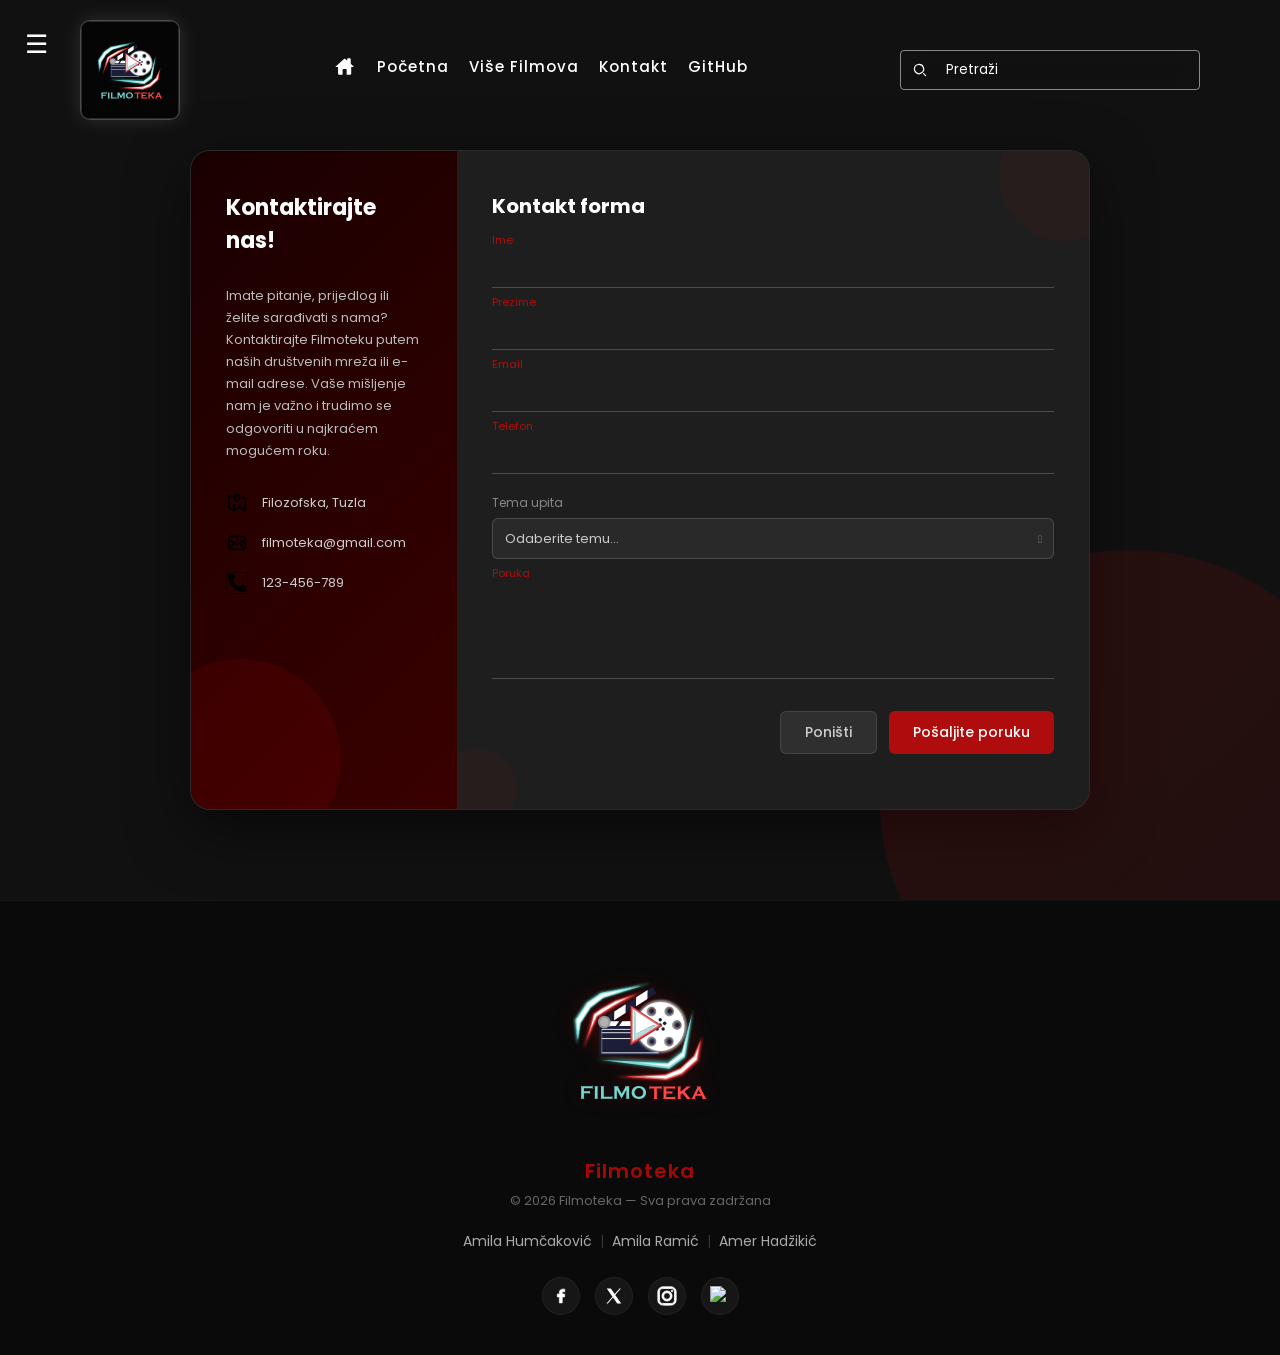
==== commit e31a7ef1: "Sekcija gdje je aside sada ima svoj video U index.html, izvršene su promjene unutar taga <aside>, do" ====
--- a/Završni projekat - Grupa10 (TPTP 2026)/kontakt.html
+++ b/Završni projekat - Grupa10 (TPTP 2026)/kontakt.html
@@ -40,9 +40,7 @@
 
      </div>
 
-<div class="menu-toggle" id="menuToggle">
-    <img src="./Fotografije za projekat/Vektorske fotografije/BijeliSVG/ListaBijela.svg" height="25" width="25" alt="Menu Icon">
-</div>
+<div class="menu-toggle" id="menuToggle">☰</div>
 
      </header>
 
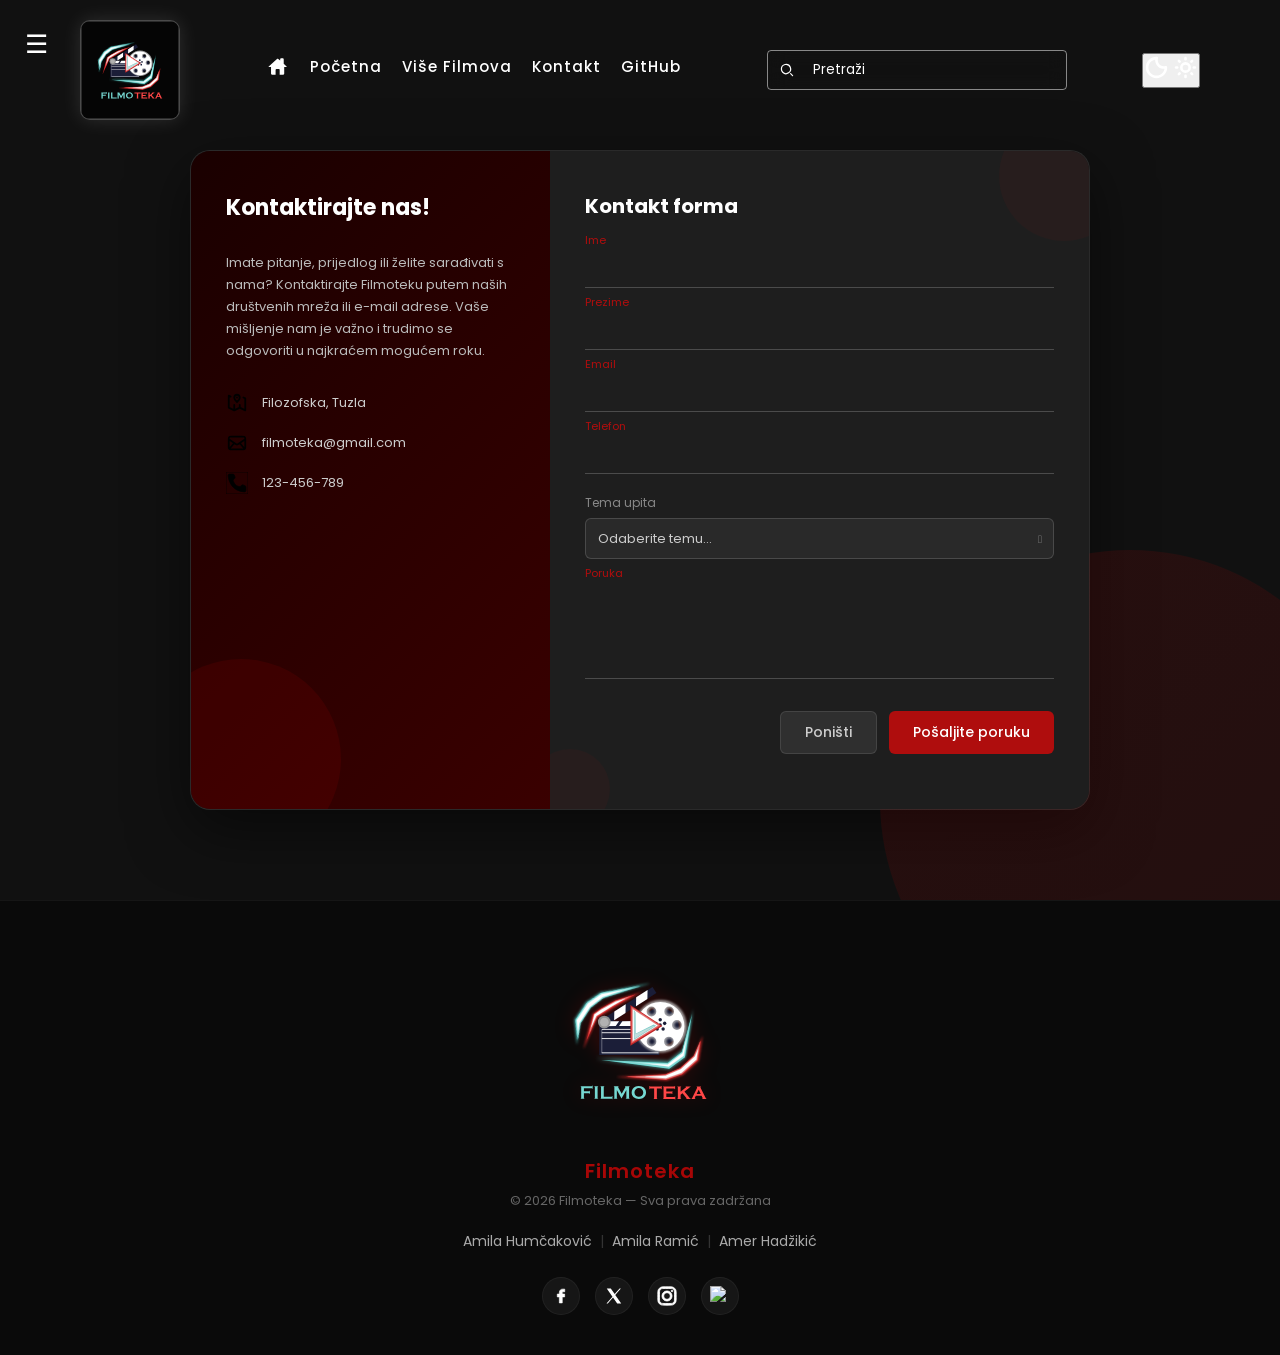
==== commit bf35b093: "Dodan Day/Night button Na svim stranicama dodani su buttoni za day/night režim rada." ====
--- a/Završni projekat - Grupa10 (TPTP 2026)/kontakt.html
+++ b/Završni projekat - Grupa10 (TPTP 2026)/kontakt.html
@@ -31,6 +31,12 @@
             <input type="text" placeholder="Pretraži" />
             <img src="./Fotografije za projekat/Vektorske fotografije/BijeliSVG/PretragaBijela.svg" height="30" width="30" alt="Search Icon">
         </div>
+
+        <button id="theme-btn" aria-label="Promijeni temu">
+        <img src="./Fotografije za projekat/Vektorske fotografije/BijeliSVG/MjesecBijelo.svg" alt="Mjesec" height="25" width="25" id="theme-icon">
+        <img src="./Fotografije za projekat/Vektorske fotografije/BijeliSVG/SunceBijelo.svg" alt="Sunce" height="25" width="25" id="theme-icon-light">
+
+        </button>
 
      <div class="side-menu" id="sideMenu">
 
--- a/Završni projekat - Grupa10 (TPTP 2026)/tptpstil.css
+++ b/Završni projekat - Grupa10 (TPTP 2026)/tptpstil.css
@@ -12,6 +12,7 @@
 
 html{
     scroll-behavior: smooth;
+    overflow-x: hidden;
 }
 
 body{
@@ -152,7 +153,7 @@
     background: url('../slike/st54k.jpg') no-repeat;
     background-size: cover;
     background-position: center;
-    overflow: hidden;
+    overflow: visible;
     transition: 0.5s;
     padding-top: 100px;
     margin-bottom: 0;
@@ -328,6 +329,7 @@
     border: 1px solid rgba(255,255,255,0.2);
     color: white;
     transition: 0.3s;
+    position: absolute;
 }
 
 .play:hover{
@@ -515,6 +517,10 @@
     text-decoration: none;
     font-size: 16px;
     transition: 0.3s;
+    display: flex;
+    align-items: center;
+    gap: 10px;
+    padding: 5px;
 }
 
 .side-menu a:hover{
@@ -550,10 +556,14 @@
     height: 100%;
     background: rgba(0, 0, 0, 0.75);
     backdrop-filter: blur(8px);
-    display: flex;
     justify-content: center;
     align-items: center;
     z-index: 9999;
+}
+
+
+.DodatanPopupFilma[style*="display: block"] {
+    display: flex !important;
 }
 
 .DodatanPopupFilma.active {
@@ -596,7 +606,116 @@
     font-size: 13px;
 }
 
-
+#timer {
+    display: flex;
+    gap: 15px;
+    justify-content: center;
+    margin: 20px 0;
+    font-size: 28px;
+    font-weight: 700;
+    color: white;
+}
+
+#timer span {
+    background: rgba(255, 255, 255, 0.1);
+    border: 1px solid rgba(255, 255, 255, 0.2);
+    border-radius: 8px;
+    padding: 10px 18px;
+    min-width: 70px;
+    text-align: center;
+}
+
+.premijera-sekcija {
+    position: relative;
+    background-size: cover;
+    background-position: center;
+    height: 500px;
+    display: flex;
+    flex-direction: column;
+    justify-content: center;
+    align-items: center;
+    text-align: center;
+    padding: 40px;
+    color: white;
+}
+
+.premijera-sekcija::before {
+    content: '';
+    position: absolute;
+    top: 0; left: 0;
+    width: 100%; height: 100%;
+    background: rgba(0, 0, 0, 0.6);
+}
+
+.premijera-sekcija h2,
+.premijera-sekcija h3,
+.premijera-sekcija p,
+.premijera-sekcija #timer {
+    position: relative;
+    z-index: 1;
+}
+
+#video-widget {
+    margin-top: 15px;
+    width: 100%;
+    max-width: 500px;
+}
+
+#video-toggle {
+    display: flex;
+    align-items: center;
+    justify-content: space-between;
+    width: 100%;
+    background: rgba(255, 255, 255, 0.08);
+    border: 1px solid rgba(255, 255, 255, 0.15);
+    border-radius: 8px;
+    padding: 10px 16px;
+    color: white;
+    cursor: pointer;
+    font-family: 'Poppins', sans-serif;
+    font-size: 13px;
+    font-weight: 500;
+    transition: all 0.3s ease;
+}
+
+#video-toggle:hover {
+    background: rgba(255, 255, 255, 0.14);
+    border-color: var(--primary-color);
+}
+
+#video-toggle-label {
+    display: flex;
+    align-items: center;
+    gap: 8px;
+}
+
+#video-embed-box {
+    display: none;
+    margin-top: 10px;
+    border-radius: 10px;
+    overflow: hidden;
+    border: 1px solid rgba(255, 255, 255, 0.1);
+}
+
+#video-embed-box.otvoren {
+    display: block;
+}
+
+.video-ratio-box {
+    position: relative;
+    width: 100%;
+    padding-bottom: 56.25%;
+    height: 0;
+}
+
+.video-ratio-box iframe {
+    position: absolute;
+    top: 0;
+    left: 0;
+    width: 100%;
+    height: 100%;
+    border: none;
+}
 
 
 /*Sadrzaj.html*/
@@ -1681,9 +1800,7 @@
     text-align: center;
 }
 
-   .contact-form {
-        width: 100%;
- }
+   
 
 /* Prilagodba za mobilne uredaje */
 
@@ -1745,6 +1862,8 @@
         display: none;
     }
 
+    
+
     .search {
         max-width: 150px;
         margin-left: auto;
@@ -1752,6 +1871,10 @@
 
     .banner {
         padding: 100px 20px 40px;
+        flex-direction: column;
+        overflow: visible;
+        height: auto;
+        min-height: 100vh;
     }
 
     .banner .content h4 {
@@ -1814,20 +1937,32 @@
         font-size: 18px;
     }
 
+    .play-trailer {
+       position: relative !important;
+       bottom: auto !important;
+       left: auto !important;
+       display: inline-flex;
+       margin: 10px auto;
+       width: fit-content;
+    }
+
     .sci {
-        padding: 0 20px 30px;
         gap: 15px;
+        position: static;
+        padding: 15px 20px;
+        flex-wrap: wrap;
+    }
+
+    .sci a img {
+        width: 22px;
+        height: 22px;
     }
 
     .bookmark-nav {
-        right: 8px;
-    }
-
-    .bookmark-nav a {
-        width: 32px;
-        height: 32px;
-        font-size: 13px;
-    }
+        display: none !important;
+        width: 0 !important;
+    }
+
 
     .pozadina-preko-ekrana-popup,
     .DodatanPopupFilma,
@@ -1860,6 +1995,8 @@
         max-height: 80vh;
         overflow-y: auto;
     }
+
+
     
 
     .container {
@@ -1888,7 +2025,7 @@
 
     .search {
         width: 120px;
-        position: left 0;
+        margin-left: 0;
     }
 
     .search input {
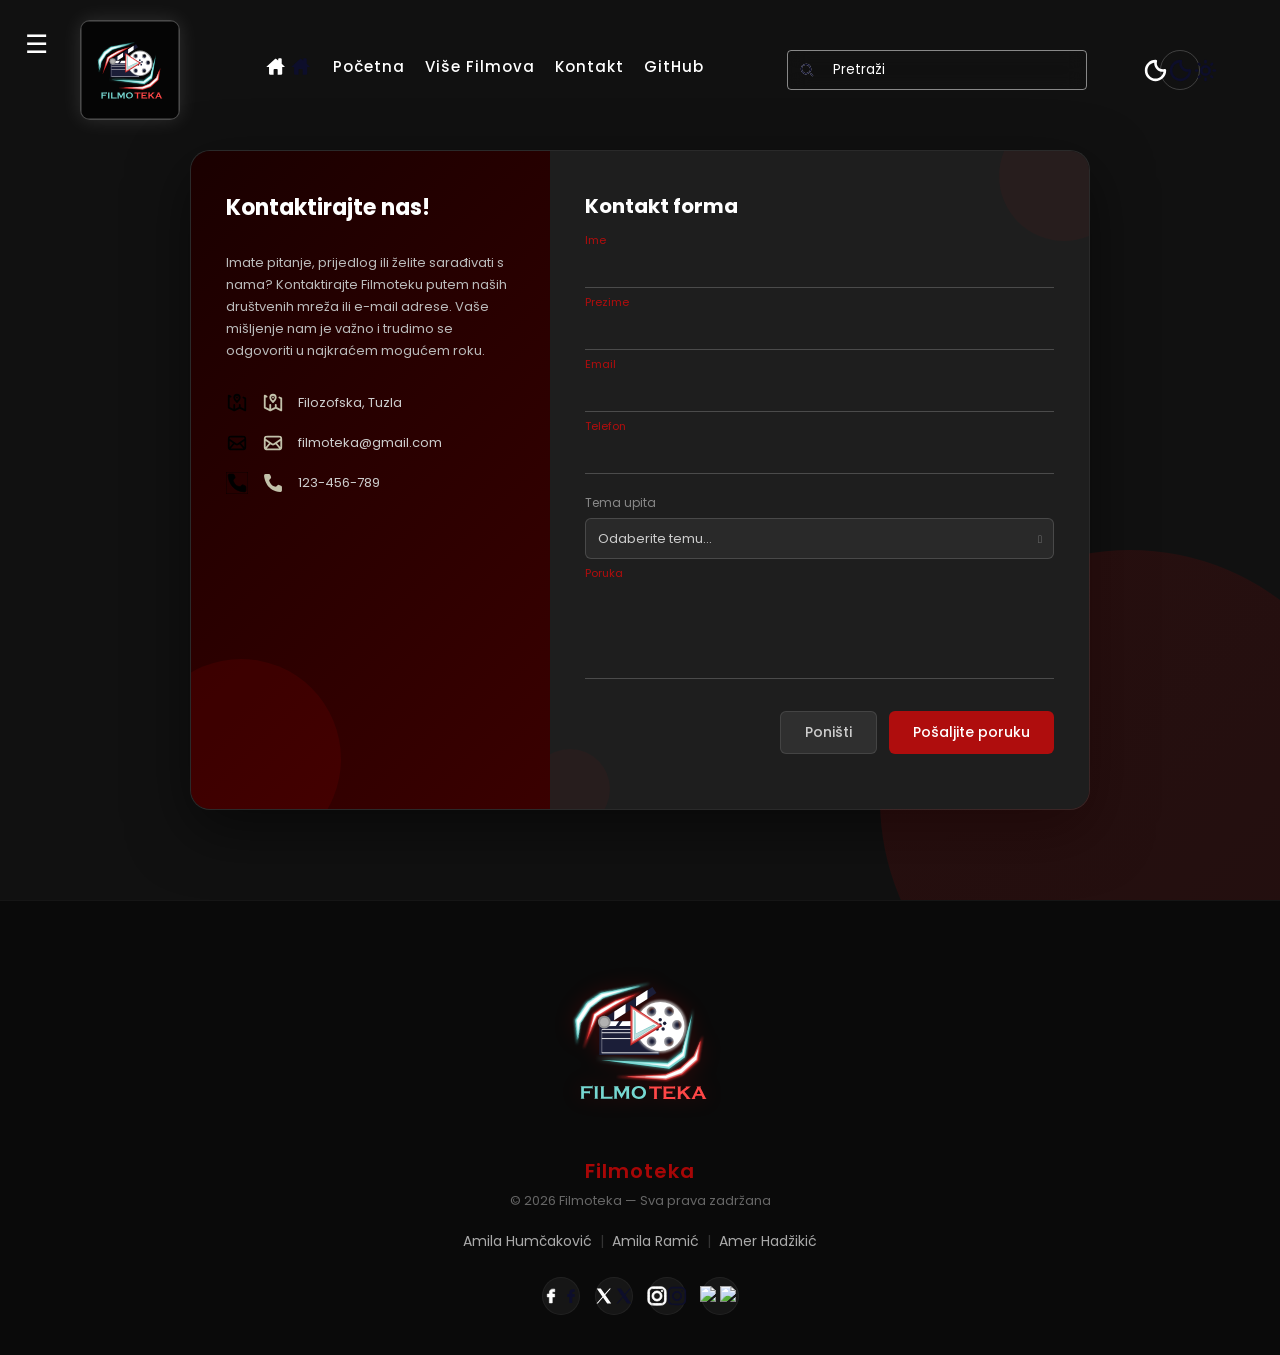
==== commit 7e50735b: "Dodane su plave ikonice za night mode U cijelom HTML kodu dodane su plave SVG ikonice za noćni režim" ====
--- a/Završni projekat - Grupa10 (TPTP 2026)/kontakt.html
+++ b/Završni projekat - Grupa10 (TPTP 2026)/kontakt.html
@@ -19,7 +19,7 @@
 
         <ul class="nav">
             <li>
-                <a href="index.html"><img src="./Fotografije za projekat/Vektorske fotografije/BijeliSVG/KućaBijela.svg" height="25" width="25" alt="Filmoteka Logo"></a>
+                <a href="index.html"><img src="./Fotografije za projekat/Vektorske fotografije/BijeliSVG/KućaBijela.svg" height="25" width="25" alt="Filmoteka Logo"><img src="./Fotografije za projekat/Vektorske fotografije/PlaviSVG/KućicaPlava.svg" height="25" width="25" alt="Filmoteka Logo"></a>
             </li>
 
             <li><a href="index.html">Početna</a></li>
@@ -30,17 +30,19 @@
      <div class="search">
             <input type="text" placeholder="Pretraži" />
             <img src="./Fotografije za projekat/Vektorske fotografije/BijeliSVG/PretragaBijela.svg" height="30" width="30" alt="Search Icon">
+              <img src="./Fotografije za projekat/Vektorske fotografije/PlaviSVG/PretragaPlava.svg" height="30" width="30" alt="Search Icon">
         </div>
 
         <button id="theme-btn" aria-label="Promijeni temu">
         <img src="./Fotografije za projekat/Vektorske fotografije/BijeliSVG/MjesecBijelo.svg" alt="Mjesec" height="25" width="25" id="theme-icon">
         <img src="./Fotografije za projekat/Vektorske fotografije/BijeliSVG/SunceBijelo.svg" alt="Sunce" height="25" width="25" id="theme-icon-light">
-
+        <img src="./Fotografije za projekat/Vektorske fotografije/PlaviSVG/MjesecPlavi.svg" alt="Mjesec" height="25" width="25" id="theme-icon-dark">
+        <img src="./Fotografije za projekat/Vektorske fotografije/PlaviSVG/SuncePlavo.svg" alt="Sunce" height="25" width="25" id="theme-icon-light-dark">
         </button>
 
      <div class="side-menu" id="sideMenu">
 
-            <a href="index.html"><img src="./Fotografije za projekat/Vektorske fotografije/BijeliSVG/KućaBijela.svg" alt="Početna" height="25" width="25"> Početna</a>
+            <a href="index.html"><img src="./Fotografije za projekat/Vektorske fotografije/BijeliSVG/KućaBijela.svg" alt="Početna" height="25" width="25"><img src="./Fotografije za projekat/Vektorske fotografije/PlaviSVG/KućicaPlava.svg" alt="Početna" height="25" width="25"> Početna</a>
             <a href="sadrzaj.html">Više Filmova</a>
             <a href="kontakt.html">Kontakt</a>
 
@@ -65,14 +67,17 @@
           <div class="info">
             <div class="information">
               <img src="./Fotografije za projekat/Vektorske fotografije/BijeliSVG/MapaBijela.svg" class="icon" alt="" />
+              <img src="./Fotografije za projekat/Vektorske fotografije/PlaviSVG/MapaPlava.svg" class="icon" alt="" />
               <p>Filozofska, Tuzla</p>
             </div>
             <div class="information">
               <img src="./Fotografije za projekat/Vektorske fotografije/BijeliSVG/PostaBijela.svg" class="icon" alt="" />
+              <img src="./Fotografije za projekat/Vektorske fotografije/PlaviSVG/PostaPlava.svg" class="icon" alt="" />
               <p>filmoteka@gmail.com</p>
             </div>
             <div class="information">
               <img src="./Fotografije za projekat/Vektorske fotografije/BijeliSVG/TelefonBijeli.svg" class="icon" alt="" />
+              <img src="./Fotografije za projekat/Vektorske fotografije/PlaviSVG/TelefonPlavi.svg" class="icon" alt="" />
               <p>123-456-789</p>
             </div>
           </div>
@@ -171,18 +176,22 @@
 
             <a href="https://www.facebook.com/netflix" target="_blank">
                 <img src="./Fotografije za projekat/Vektorske fotografije/BijeliSVG/FacebookBijeli.svg" height="20" width="20" alt="Facebook logo">
+                <img src="./Fotografije za projekat/Vektorske fotografije/PlaviSVG/FacebookPlavi.svg" height="20" width="20" alt="Facebook logo">
             </a>
 
             <a href="https://x.com/netflix" target="_blank">
                 <img src="./Fotografije za projekat/Vektorske fotografije/BijeliSVG/X(Twitter)Bijeli.svg" height="20" width="20" alt="X logo">
+                <img src="./Fotografije za projekat/Vektorske fotografije/PlaviSVG/X(Twitter)Plavi.svg" height="20" width="20" alt="X logo">
             </a>
 
             <a href="https://www.instagram.com/netflix" target="_blank">
                 <img src="./Fotografije za projekat/Vektorske fotografije/BijeliSVG/InstagramBijeli.svg" height="20" width="20" alt="Instagram logo">
+                <img src="./Fotografije za projekat/Vektorske fotografije/PlaviSVG/InstagramPlavi.svg" height="20" width="20" alt="Instagram logo">
             </a>
 
             <a href="https://www.youtube.com/user/Netflix" target="_blank">
                 <img src="./Fotografije za projekat/Vektorske fotografije/BijeliSVG/YouTubeBijeli.svg" height="20" width="20" alt="YouTube logo">
+                <img src="./Fotografije za projekat/Vektorske fotografije/PlaviSVG/YouTubePlavi.svg" height="20" width="20" alt="YouTube logo">
             </a>
 
         </div>
--- a/Završni projekat - Grupa10 (TPTP 2026)/tptpstil.css
+++ b/Završni projekat - Grupa10 (TPTP 2026)/tptpstil.css
@@ -13,6 +13,13 @@
 html{
     scroll-behavior: smooth;
     overflow-x: hidden;
+}
+
+.back-to-top{
+    position: fixed;
+    bottom: 30px;
+    right: 30px;
+    z-index:999;
 }
 
 body{
@@ -187,7 +194,11 @@
 }
 
 .content.active{
-    display: block;
+    display: flex;
+    flex-direction: column;
+    justify-content: center;
+    max-height: 80vh;
+    overflow: visible;
     visibility: visible;
     transform: scale(1);
     transition: 0.5s;
@@ -233,7 +244,7 @@
 
 .banner .content p{
     color:white;
-    margin: 10px 0 20px;
+    margin: 6px 0 8px;
     font-size: 1em;
     font-weight: 300;
     line-height: 1.5em;
@@ -241,7 +252,7 @@
 }
 
 aside{
-    margin-top: 10px;
+    margin-top: 0px;
     width: 100%;
     background: transparent;
     color: white;
@@ -262,6 +273,7 @@
 
 .banner .content .button{
     position: relative;
+    margin-top:8px;
 }
 
 .banner .content .button a{
@@ -361,7 +373,7 @@
 
 .play-trailer{
     position: absolute;
-    bottom: 50px;
+    bottom: 30px;
     left: 100px;
     display: inline-flex;
     align-items: center;
@@ -656,9 +668,10 @@
 }
 
 #video-widget {
-    margin-top: 15px;
+    margin-top: 8px;
+    margin-bottom: 0px;
     width: 100%;
-    max-width: 500px;
+    max-width: 450px;
 }
 
 #video-toggle {
@@ -1800,7 +1813,268 @@
     text-align: center;
 }
 
-   
+/*Light/dark mode*/
+
+#theme-btn {
+    background: transparent;
+    border: 1px solid rgba(255, 255, 255, 0.2);
+    border-radius: 50%;
+    width: 40px;
+    height: 40px;
+    display: flex;
+    justify-content: center;
+    align-items: center;
+    cursor: pointer;
+    transition: all 0.3s ease;
+    flex-shrink: 0;
+}
+
+#theme-btn:hover {
+    border-color: var(--primary-color);
+    box-shadow: 0 0 12px rgba(255, 0, 0, 0.3);
+}
+
+#theme-icon-light {
+    display: none;
+}
+
+#theme-icon {
+    display: block;
+}
+
+body.svijetliNacin #theme-icon {
+    display: none;
+}
+
+body.svijetliNacin #theme-icon-light {
+    display: block;
+}
+
+body.svijetliNacin {
+    background-color: #f0f0f0;
+    color: #111;
+}
+
+
+body.svijetliNacin .search input {
+    color: #111;
+    border-color: rgba(0, 0, 0, 0.3);
+}
+
+body.svijetliNacin .search input::placeholder {
+    color: #555;
+}
+
+
+
+
+
+body.svijetliNacin .film-card {
+    background: #fff;
+    box-shadow: 0 5px 15px rgba(0,0,0,0.15);
+}
+
+body.svijetliNacin .film-card-info {
+    background: #f5f5f5;
+}
+
+body.svijetliNacin .film-card-info h3 {
+    color: #111;
+}
+
+body.svijetliNacin .film-card-meta {
+    color: #555;
+}
+
+body.svijetliNacin .film-card-genre {
+    background: rgba(0,0,0,0.08);
+    color: #444;
+}
+
+body.svijetliNacin .filter-bar {
+    background: linear-gradient(to bottom, rgba(240,240,240,0.95), transparent);
+}
+
+body.svijetliNacin .filter-btn {
+    background: rgba(0, 0, 0, 0.08);
+    color: #111;
+    border-color: rgba(0,0,0,0.15);
+}
+
+body.svijetliNacin .section-heading {
+    color: #111;
+}
+
+body.svijetliNacin .film-table {
+    background: rgba(255,255,255,0.8);
+    color: #333;
+}
+
+body.svijetliNacin .film-table th {
+    background: rgba(0,0,0,0.08);
+    color: #111;
+}
+
+body.svijetliNacin .film-table td {
+    color: #333;
+}
+
+body.svijetliNacin .nested-list > li {
+    background: rgba(0,0,0,0.03);
+    border-color: rgba(0,0,0,0.08);
+}
+
+body.svijetliNacin .nested-list > li > span {
+    color: #111;
+}
+
+body.svijetliNacin .nested-list ul li {
+    color: #333;
+}
+
+body.svijetliNacin .nested-list ul ul li {
+    color: #555;
+}
+
+body.svijetliNacin .footer {
+    background: #e0e0e0;
+    border-top-color: rgba(0,0,0,0.1);
+}
+
+body.svijetliNacin .footer p {
+    color: #444;
+}
+
+body.svijetliNacin .footer-authors {
+    color: #333;
+}
+
+body.svijetliNacin .footer-socials a {
+    background: #ccc;
+    color: #111;
+}
+
+body.svijetliNacin .side-menu {
+    background: rgba(240,240,240,0.98);
+}
+
+body.svijetliNacin .side-menu a {
+    color: #111;
+}
+
+body.svijetliNacin .PopupSadrzaj,
+body.svijetliNacin #popup-sadrzajweb-pravokutnik {
+    background: #fff;
+    color: #111;
+    border-color: rgba(0,0,0,0.1);
+}
+
+body.svijetliNacin #popup-sadrzajweb-pravokutnik h3 {
+    color: #111;
+}
+
+body.svijetliNacin .PopupPodaci {
+    color: #444;
+}
+
+body.svijetliNacin #DuziOpisFilma,
+body.svijetliNacin #popup-sadrzajweb-pravokutnik [data-sinopsis] {
+    color: #333;
+}
+
+body.svijetliNacin .kino-modal-box {
+    background: #fff;
+    color: #111;
+}
+
+body.svijetliNacin .kino-modal-box p {
+    color: #444;
+}
+
+body.svijetliNacin #video-toggle {
+    background: rgba(0,0,0,0.08);
+    color: #111;
+    border-color: rgba(0,0,0,0.15);
+}
+
+
+body.svijetliNacin .back-to-top {
+    color: #555;
+}
+
+body.svijetliNacin .bookmark-nav a {
+    background: rgba(0,0,0,0.08);
+    color: #333;
+    border-color: rgba(0,0,0,0.1);
+}
+
+body.svijetliNacin .container {
+    background-color: #f0f0f0;
+}
+
+body.svijetliNacin .form {
+    background: #fff;
+    border-color: rgba(0,0,0,0.1);
+}
+
+body.svijetliNacin .contact-info {
+    background: linear-gradient(135deg, #8b0000, #cc0000);
+}
+
+body.svijetliNacin .contact-info .title {
+    color: #fff;
+}
+
+body.svijetliNacin .contact-info .text {
+    color: rgba(255,255,255,0.85);
+}
+
+body.svijetliNacin .information p {
+    color: rgba(255,255,255,0.9);
+}
+
+body.svijetliNacin .contact-form {
+    background: #f5f5f5;
+}
+
+body.svijetliNacin .contact-form .title {
+    color: #111;
+}
+
+body.svijetliNacin .input-container .input {
+    color: #111;
+    border-bottom-color: rgba(0,0,0,0.25);
+}
+
+body.svijetliNacin .input-container label {
+    color: #555;
+}
+
+body.svijetliNacin .select-wrap select {
+    background: rgba(0,0,0,0.05);
+    border-color: rgba(0,0,0,0.2);
+    color: #111;
+}
+
+body.svijetliNacin .select-wrap select option {
+    background: #f5f5f5;
+    color: #111;
+}
+
+body.svijetliNacin .field label {
+    color: #555;
+}
+
+body.svijetliNacin #btnReset {
+    background: rgba(0,0,0,0.08);
+    color: #333;
+    border-color: rgba(0,0,0,0.15);
+}
+
+body.svijetliNacin #btnReset:hover {
+    background: rgba(0,0,0,0.15);
+    color: #111;
+}
 
 /* Prilagodba za mobilne uredaje */
 
@@ -2034,10 +2308,12 @@
 
     .banner .content h4 {
         font-size: 14px;
+        margin-bottom: 5px;
     }
 
     .banner .content p {
         font-size: 13px;
+        margin: 6px 0 10px;
     }
 
     .movie-card {
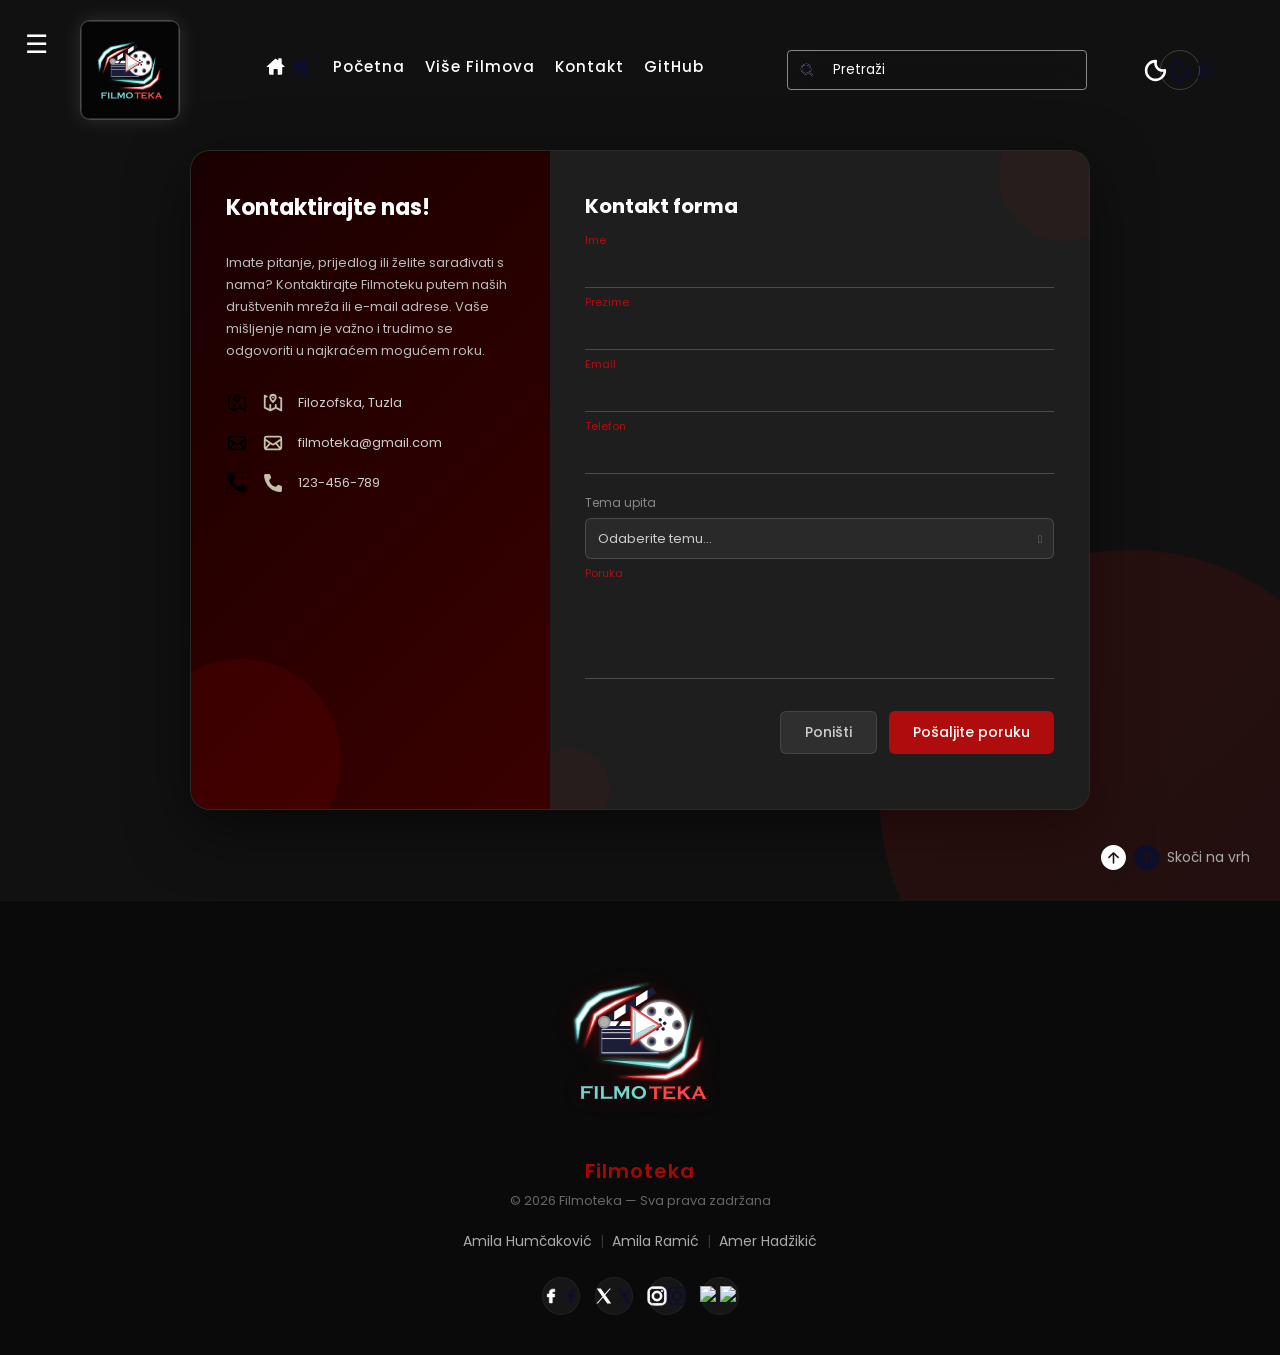
==== commit 6bb2b49f: "Dodane su strelice za vrh stranice Na početnoj i kontakt stranici dodane su strelice za vrh." ====
--- a/Završni projekat - Grupa10 (TPTP 2026)/kontakt.html
+++ b/Završni projekat - Grupa10 (TPTP 2026)/kontakt.html
@@ -199,6 +199,7 @@
     </div>
 
 </footer>
+ <a href="#vrh" class="back-to-top"><img src="./Fotografije za projekat/Vektorske fotografije/BijeliSVG/StrijelicaGoreBijela.svg" alt="Skoči na vrh" height="25" width="25"><img src="./Fotografije za projekat/Vektorske fotografije/PlaviSVG/StrijelicaGorePlava.svg" alt="Skoči na vrh" height="25" width="25"> Skoči na vrh</a>
 
 
 </body>
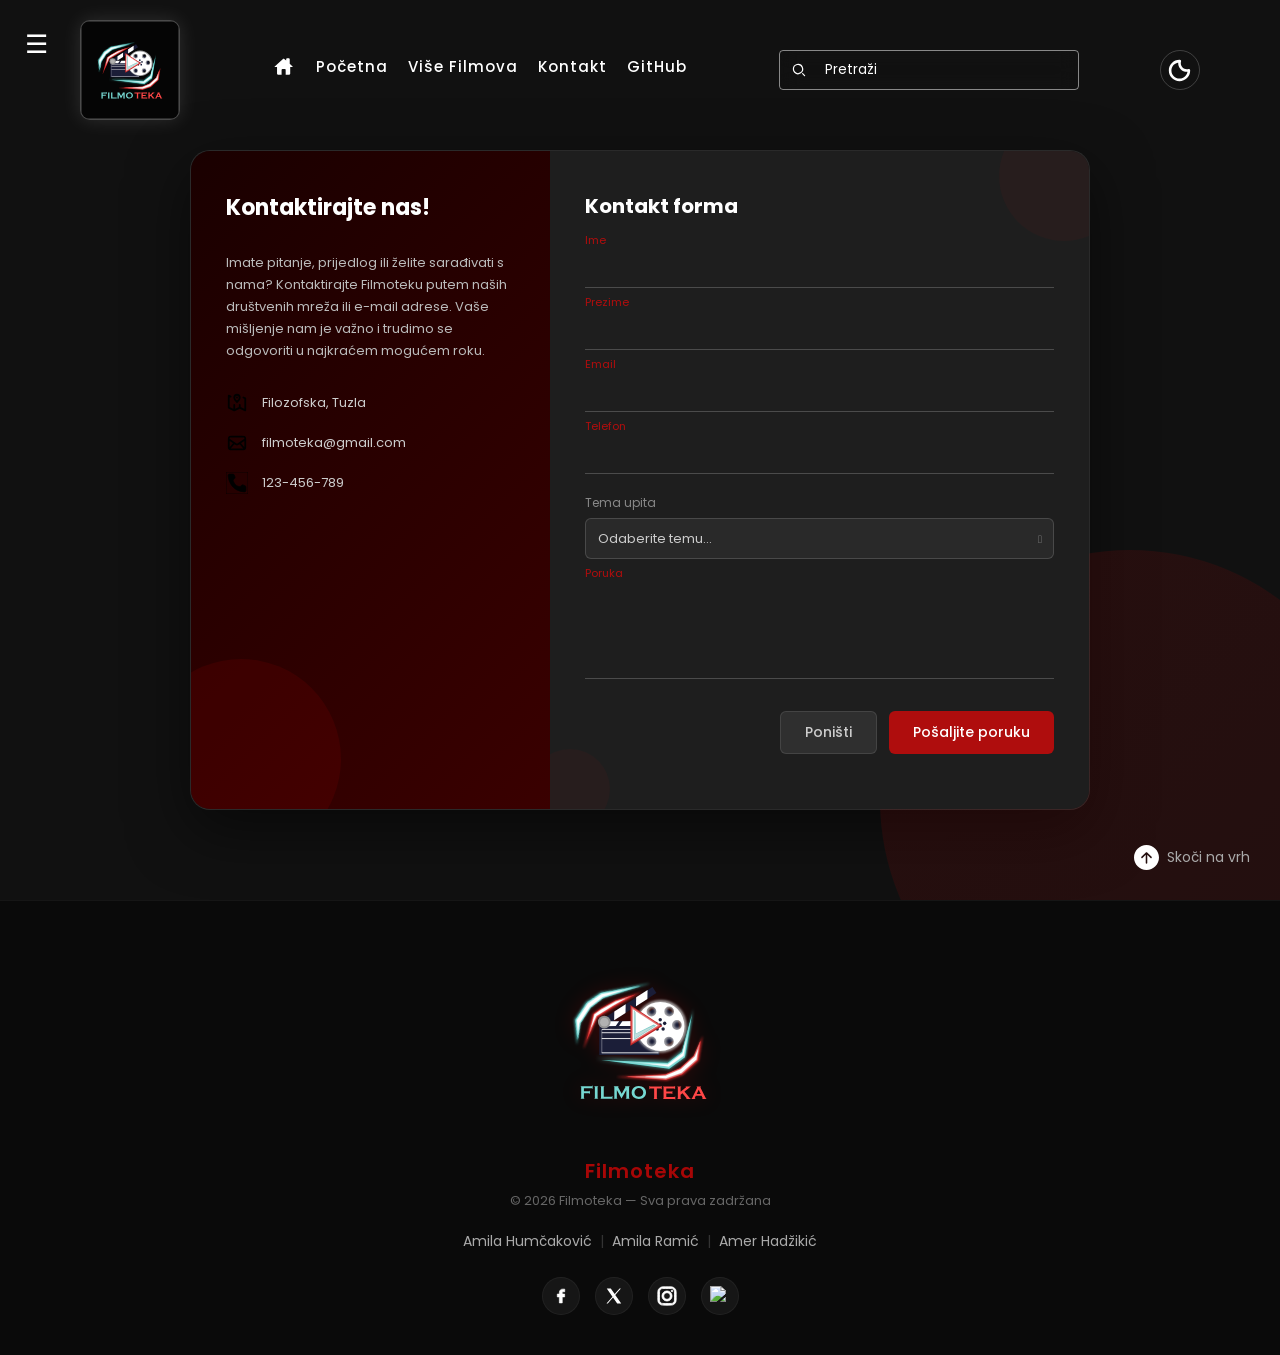
==== commit b1e41939: "Fix strelica Strelice za vrh su sada prepravljene i funkcionišu." ====
--- a/Završni projekat - Grupa10 (TPTP 2026)/kontakt.html
+++ b/Završni projekat - Grupa10 (TPTP 2026)/kontakt.html
@@ -12,7 +12,7 @@
     <link rel="icon" type="image/png" sizes="128x128" href="./Fotografije za projekat/Vektorske fotografije/filmotekaSaTekstom.svg">
 </head>
 <body>
-
+<div id="vrh"></div>
     <header>
         <a href="index.html" class="logo"><img src="./Fotografije za projekat/Vektorske fotografije/filmotekaSaTekstom.svg" height="40" width="40" alt="Filmoteka Logo">
         </a>
--- a/Završni projekat - Grupa10 (TPTP 2026)/tptpstil.css
+++ b/Završni projekat - Grupa10 (TPTP 2026)/tptpstil.css
@@ -574,10 +574,6 @@
 }
 
 
-.DodatanPopupFilma[style*="display: block"] {
-    display: flex !important;
-}
-
 .DodatanPopupFilma.active {
     display: flex;
 }
@@ -1834,12 +1830,19 @@
     box-shadow: 0 0 12px rgba(255, 0, 0, 0.3);
 }
 
+#theme-icon {
+    display: block;
+}
+
 #theme-icon-light {
     display: none;
 }
 
-#theme-icon {
-    display: block;
+#theme-icon-dark {
+    display: none;
+}
+#theme-icon-light-dark {
+    display: none;
 }
 
 body.svijetliNacin #theme-icon {
@@ -1847,7 +1850,18 @@
 }
 
 body.svijetliNacin #theme-icon-light {
+    display: none;
+}
+
+body.svijetliNacin #theme-icon-dark {
+    display: none;
+}
+body.svijetliNacin #theme-icon-light-dark {
     display: block;
+}
+
+body.svijetliNacin #theme-btn {
+    border-color: rgba(0, 0, 0, 0.2);
 }
 
 body.svijetliNacin {
@@ -1855,6 +1869,17 @@
     color: #111;
 }
 
+body.svijetliNacin .nav li a {
+    color: #111;
+}
+
+body.svijetliNacin .nav li a:hover {
+    color: var(--primary-color);
+}
+ 
+body.svijetliNacin .menu-toggle {
+    color: #111;
+}
 
 body.svijetliNacin .search input {
     color: #111;
@@ -1865,9 +1890,14 @@
     color: #555;
 }
 
-
-
-
+body.svijetliNacin .banner::before {
+    background: rgba(255, 255, 255, 0.3);
+}
+
+body.svijetliNacin .premijera-sekcija::before {
+    background: rgba(0, 0, 0, 0.7);
+}
+ 
 
 body.svijetliNacin .film-card {
     background: #fff;
@@ -2074,6 +2104,26 @@
 body.svijetliNacin #btnReset:hover {
     background: rgba(0,0,0,0.15);
     color: #111;
+}
+
+body.svijetliNacin .premijera-sekcija h2,
+body.svijetliNacin .premijera-sekcija h3,
+body.svijetliNacin .premijera-sekcija p {
+    color: white;
+}
+
+body.svijetliNacin .section-wrap {
+    color: #111;
+}
+
+body.svijetliNacin .logo {
+    background: rgba(0, 0, 0, 0.05);
+    border-color: rgba(0, 0, 0, 0.15);
+}
+ 
+body.svijetliNacin .logo img {
+    background: rgba(255, 255, 255, 0.9);
+    border-color: rgba(0, 0, 0, 0.1);
 }
 
 /* Prilagodba za mobilne uredaje */
@@ -2401,3 +2451,44 @@
         width: 200px;
     }
 }
+
+/*Koristen AI za ovaj dio koda - pri klikom na dark mode pojavljuju se bijele ikonice, a za light mode tamno plave.
+Takodjer, znam sada da prvi dio koda sluzi da za svaku sliku koja sadrzi tekst PlaviSVG (*= znaci sadrzi), da ih sakrije jer je po defaultu ukljucen tamni mod.
+Time prikazujemo sve bijele ikone.
+Drugi dio je za ikonu teme, prvo sakrijemo sve 4, zatim se odvojeno prikaze bijeli mjesec.
+body.svijetliNacin img - kada korisnik klikne na dugme za temu js dodaje klasu svijetliNacin na body, primjene se pravila
+da se bijele ikone skrivaju plave prikazuju. ispod toga je kod na istom principu kao ranije. */
+
+img[src*="PlaviSVG"] {
+    display: none;
+}
+img[src*="BijeliSVG"] {
+    display: inline;
+}
+
+
+#theme-icon,
+#theme-icon-light,
+#theme-icon-dark,
+#theme-icon-light-dark {
+    display: none;
+}
+#theme-icon {
+    display: block;
+}
+
+body.svijetliNacin img[src*="BijeliSVG"] {
+    display: none;
+}
+body.svijetliNacin img[src*="PlaviSVG"] {
+    display: inline;
+}
+
+body.svijetliNacin #theme-icon-light-dark {
+    display: block;
+}
+body.svijetliNacin #theme-icon,
+body.svijetliNacin #theme-icon-light,
+body.svijetliNacin #theme-icon-dark {
+    display: none;
+}
